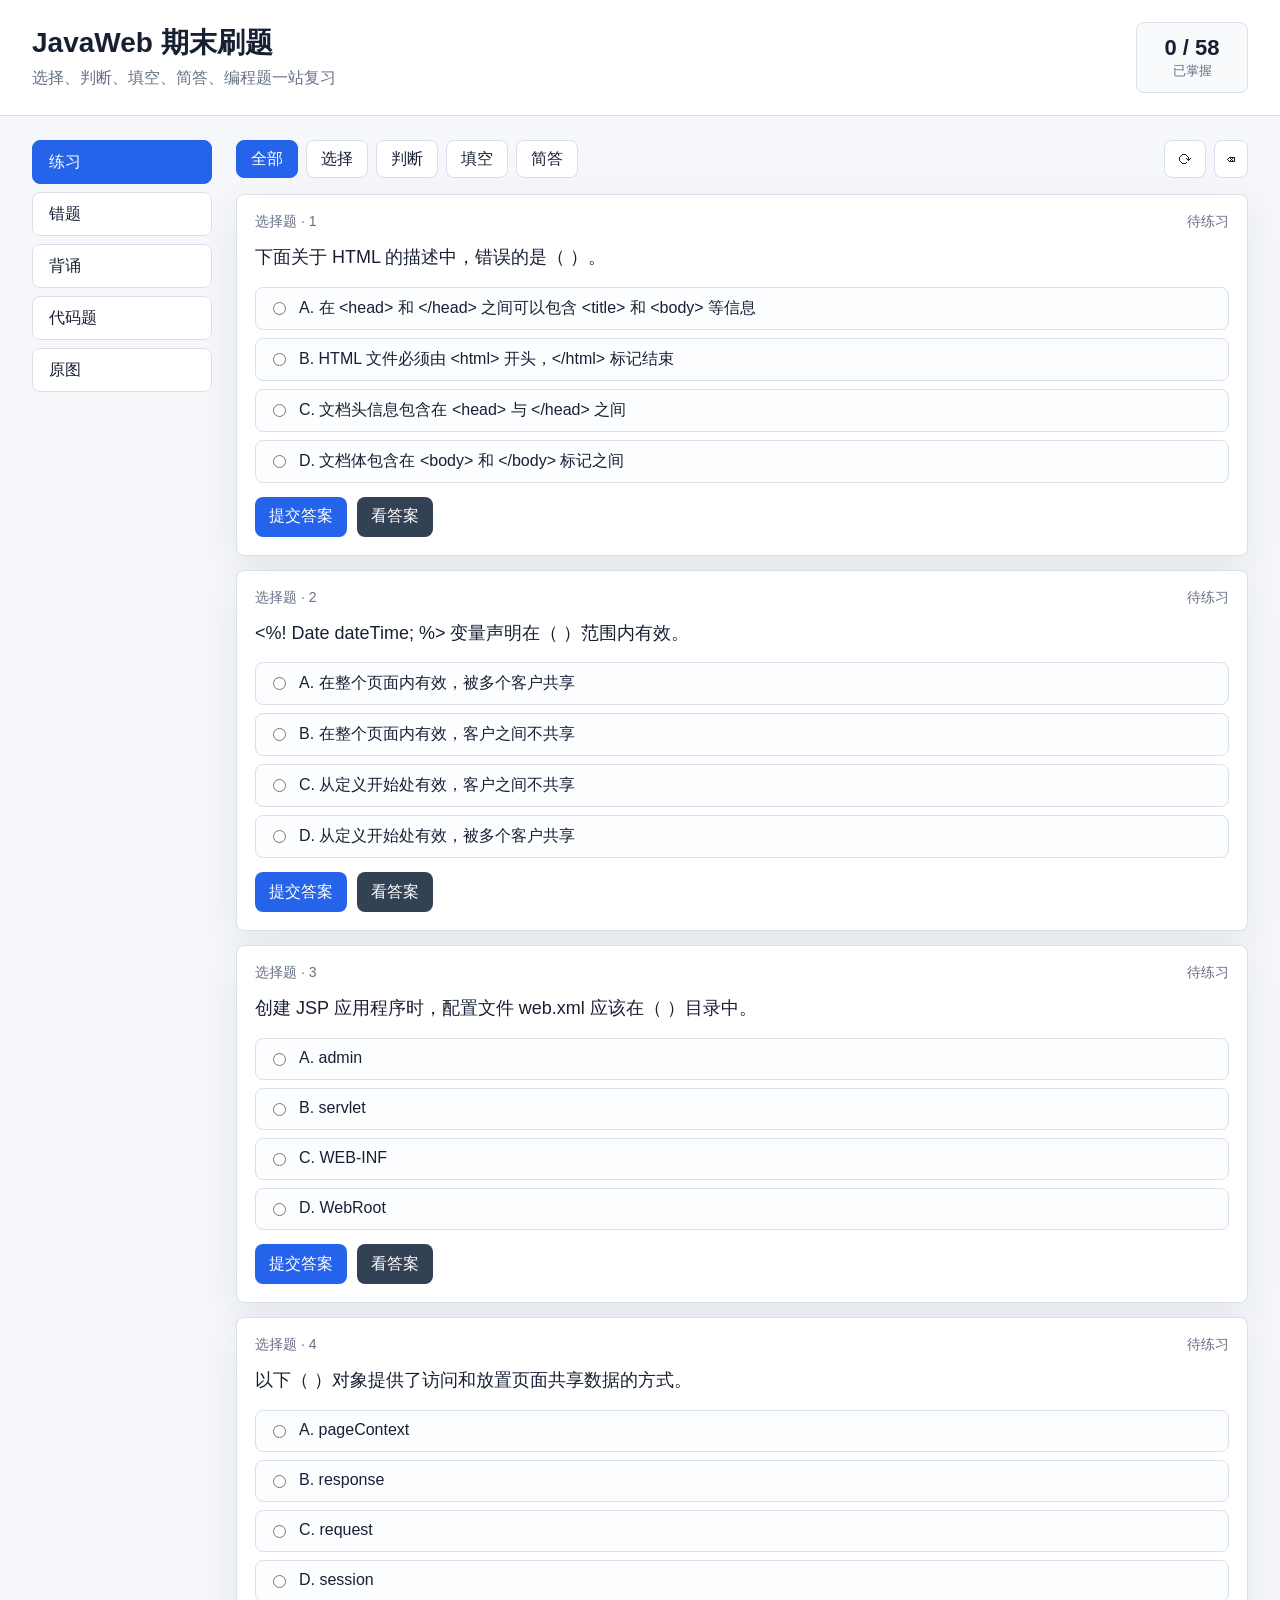
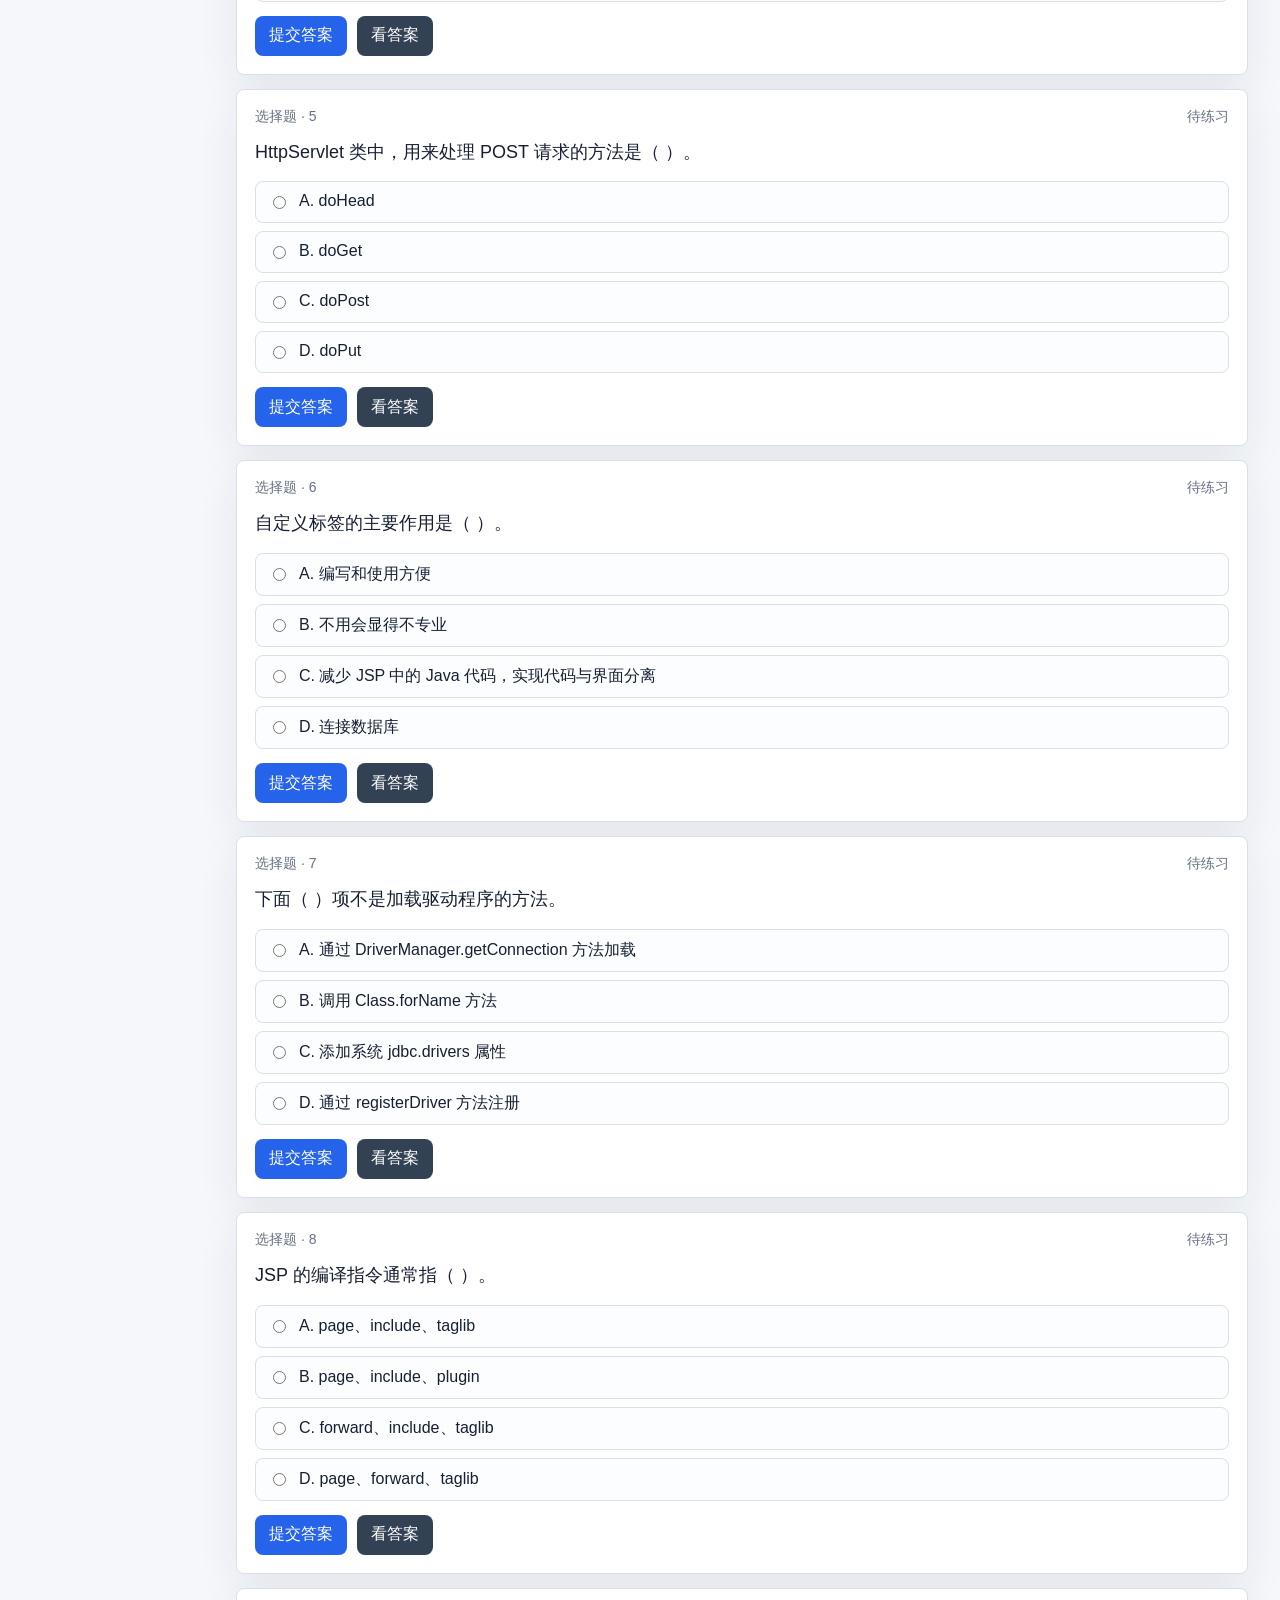
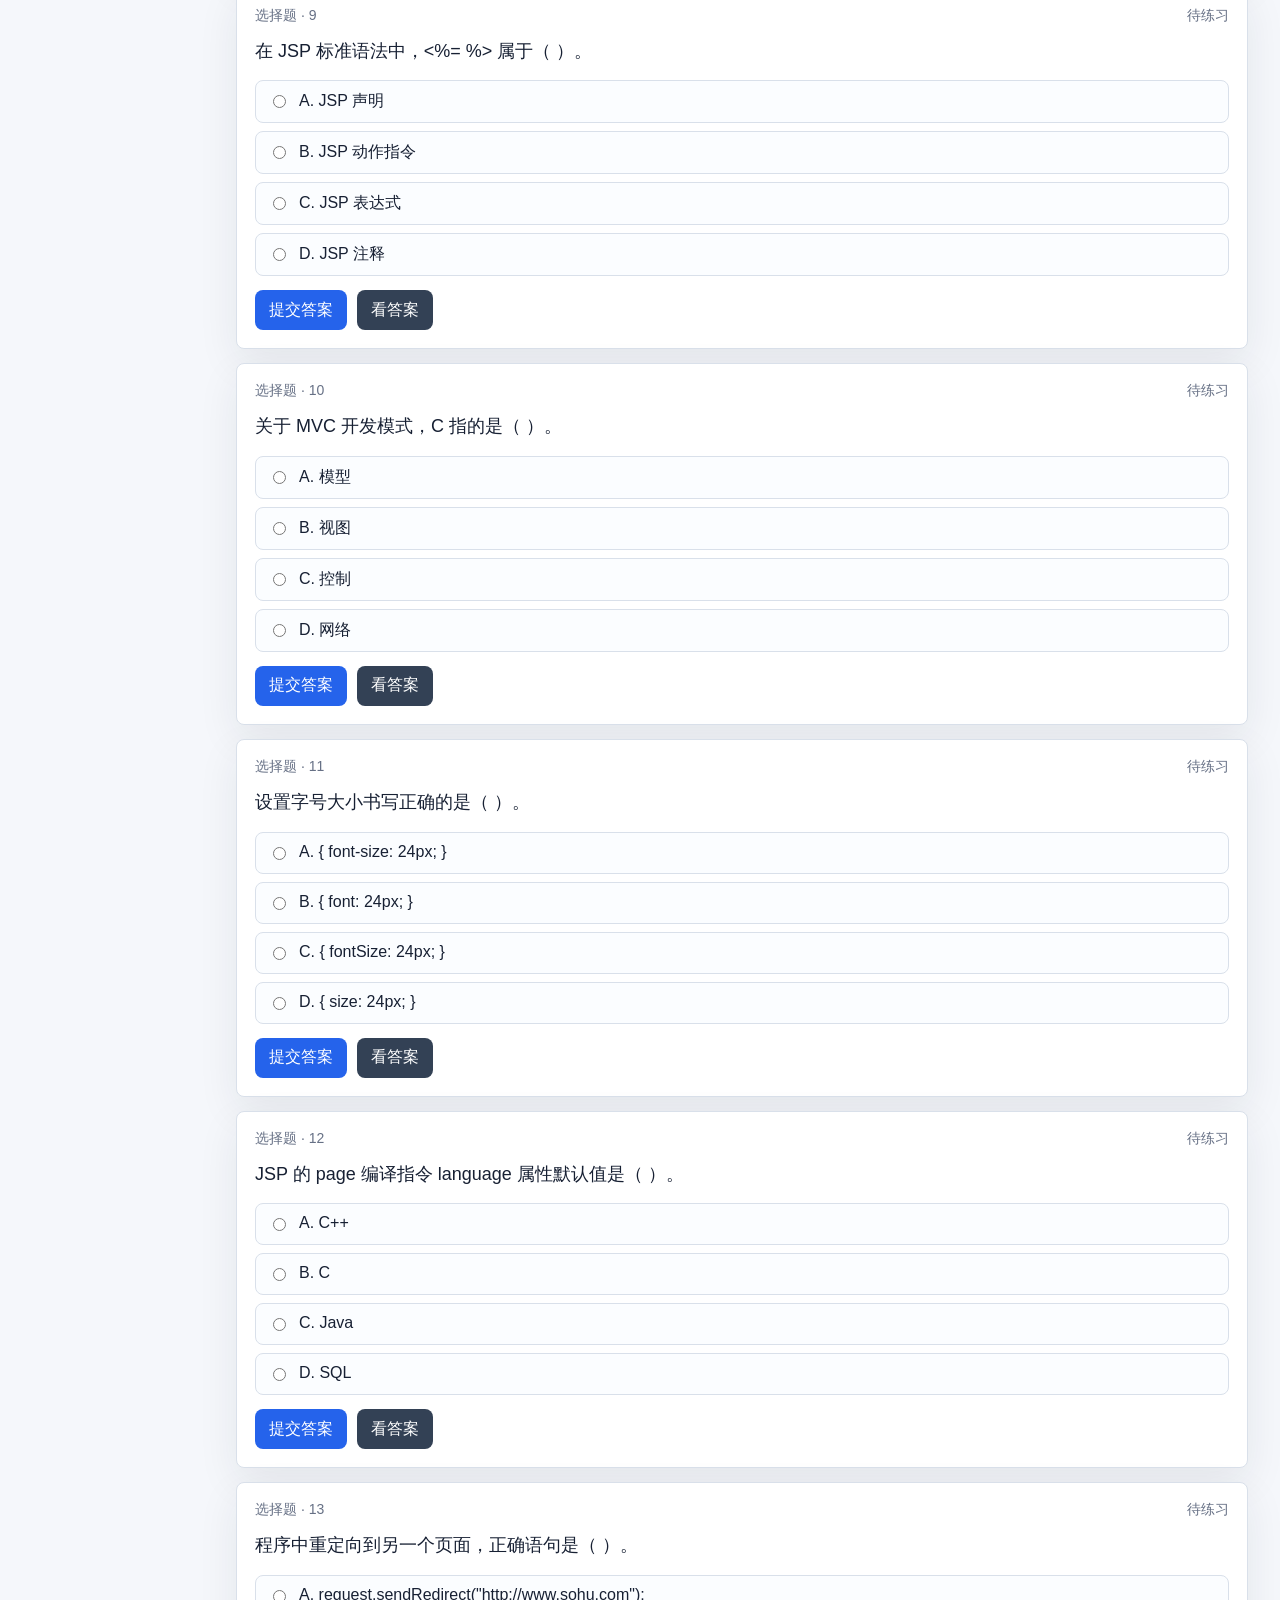
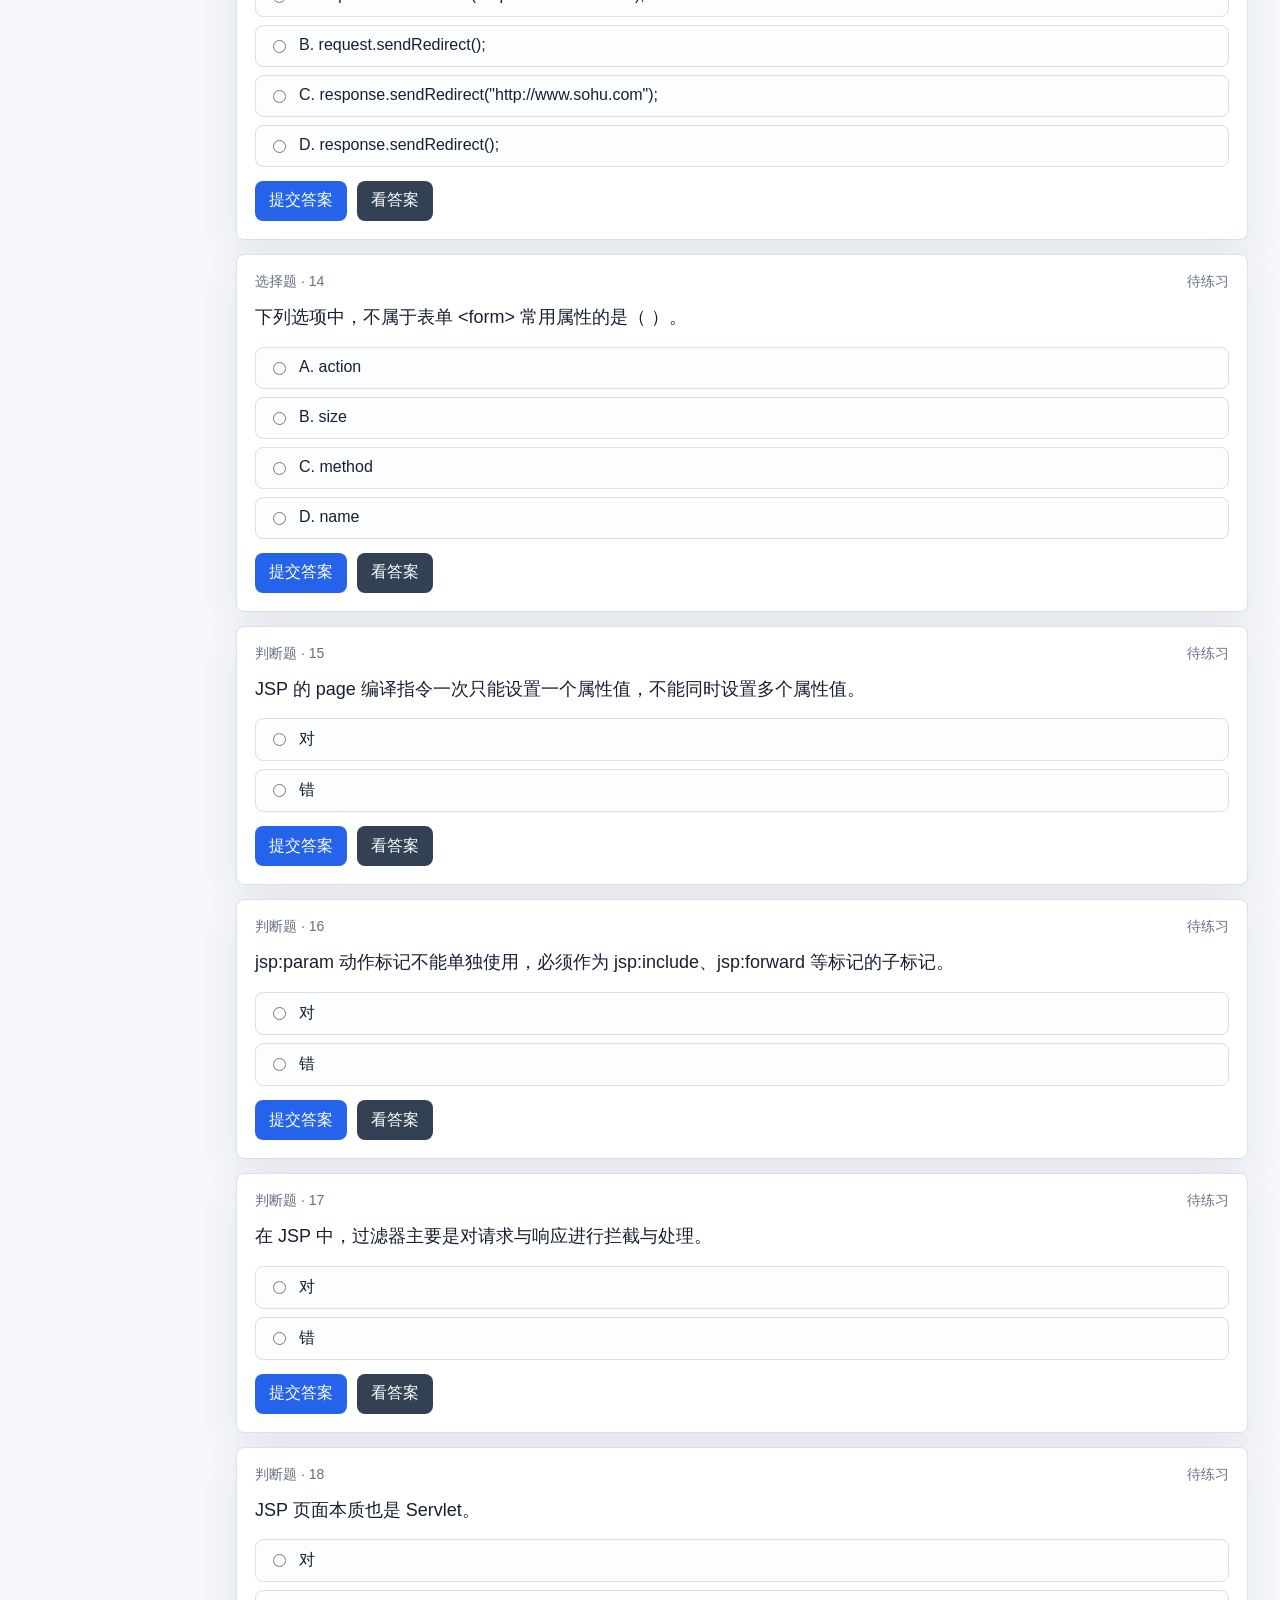
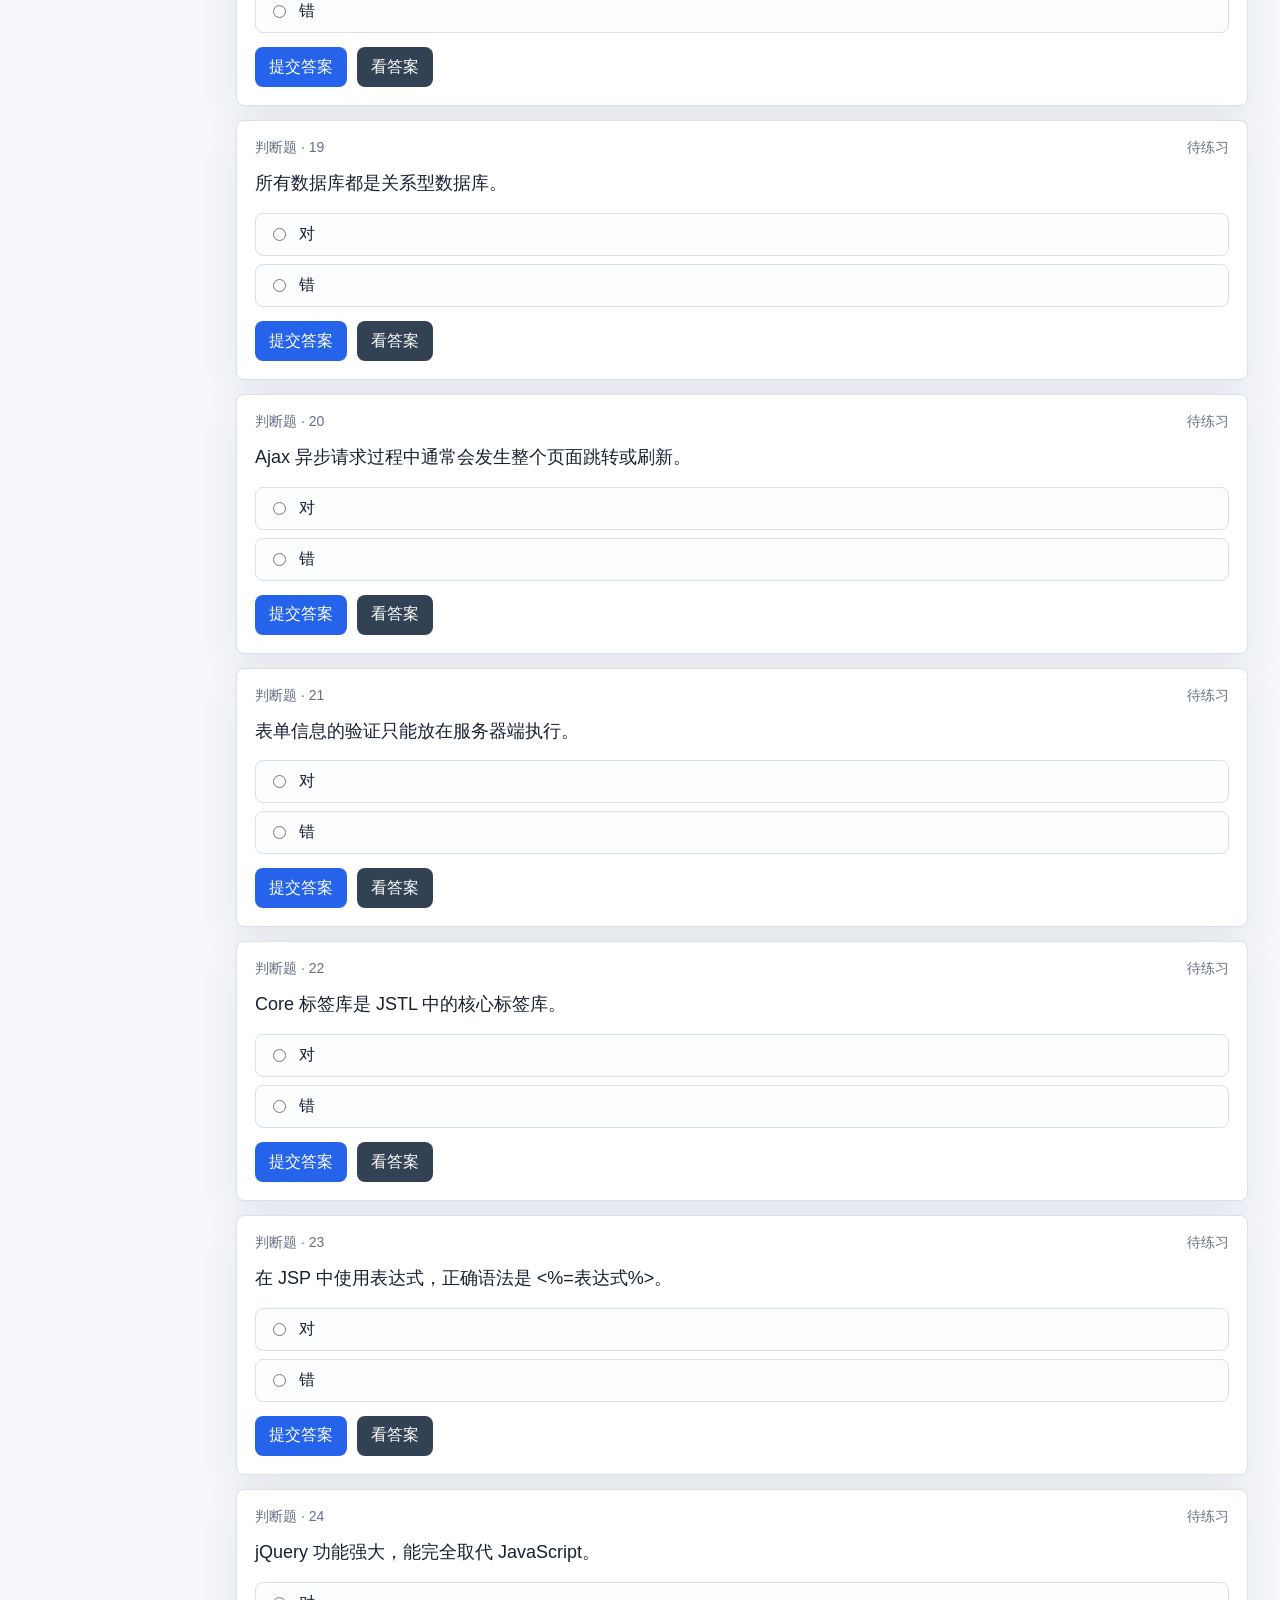
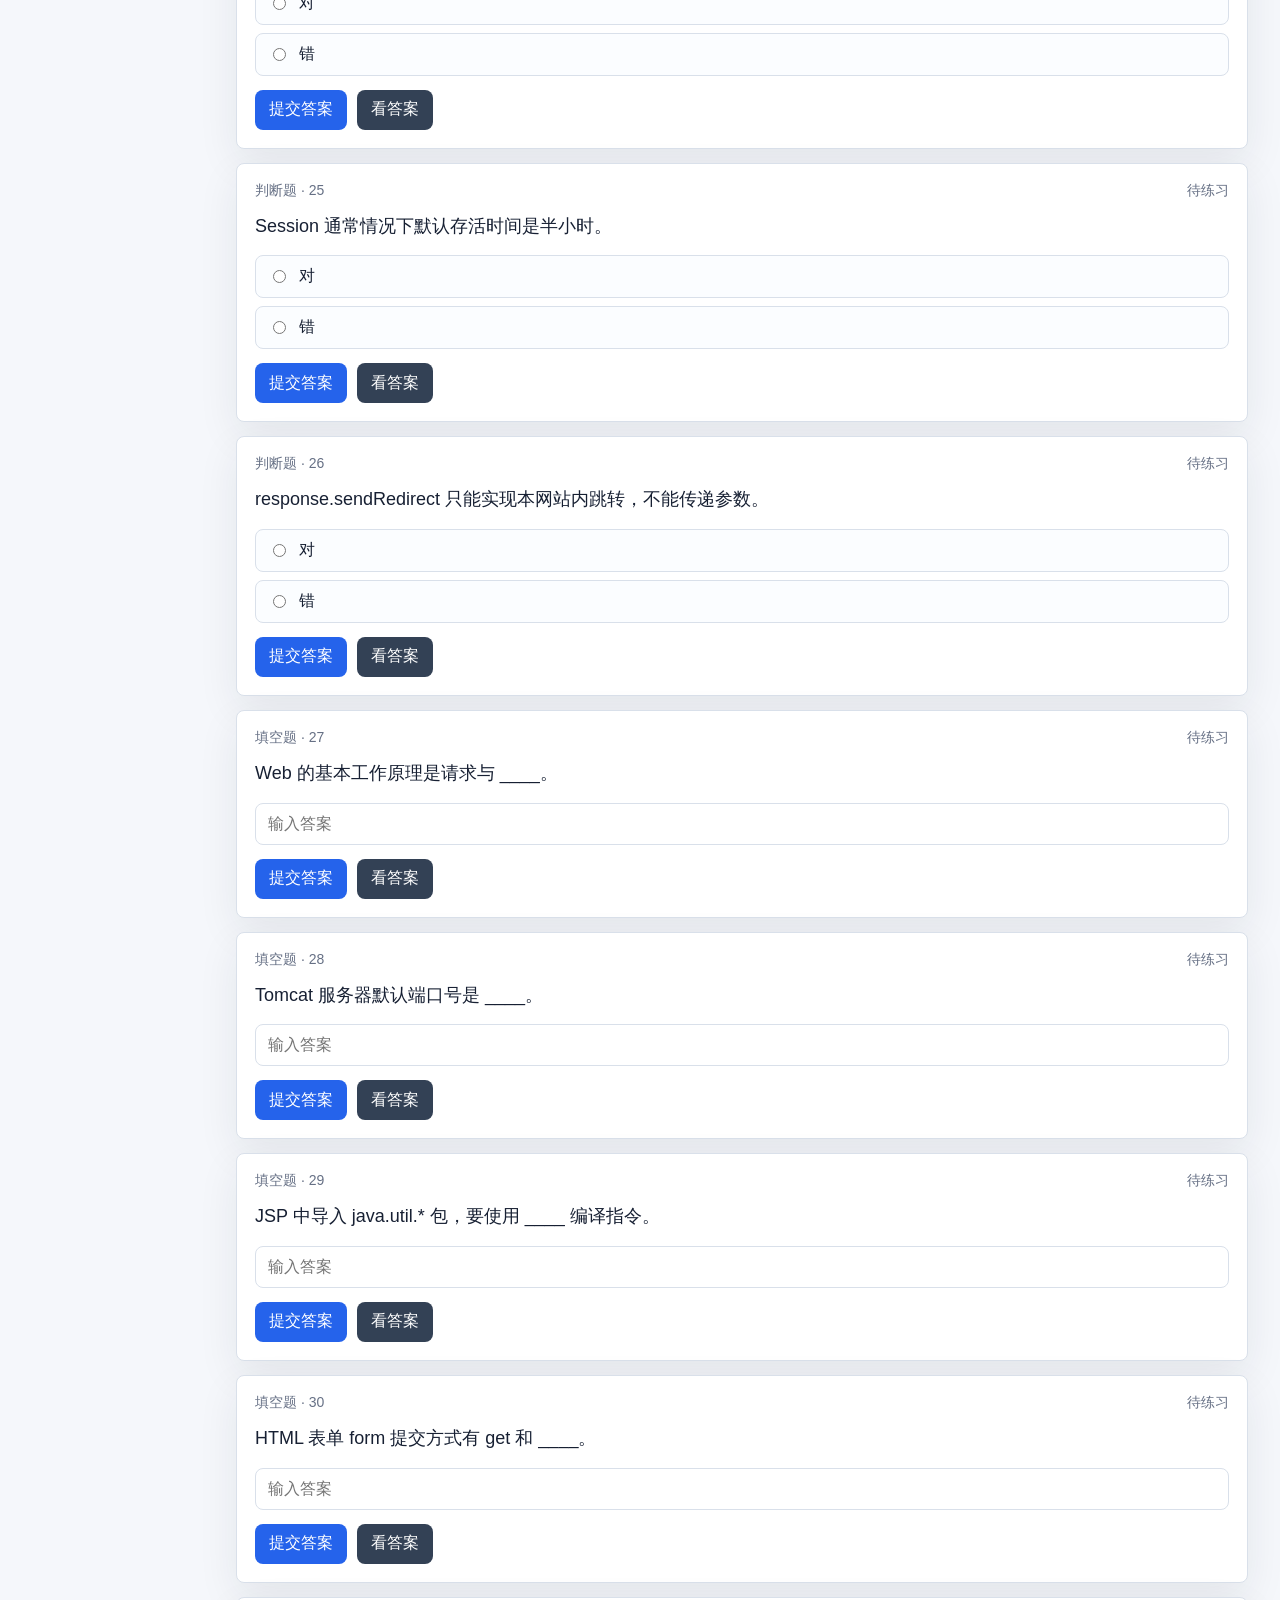
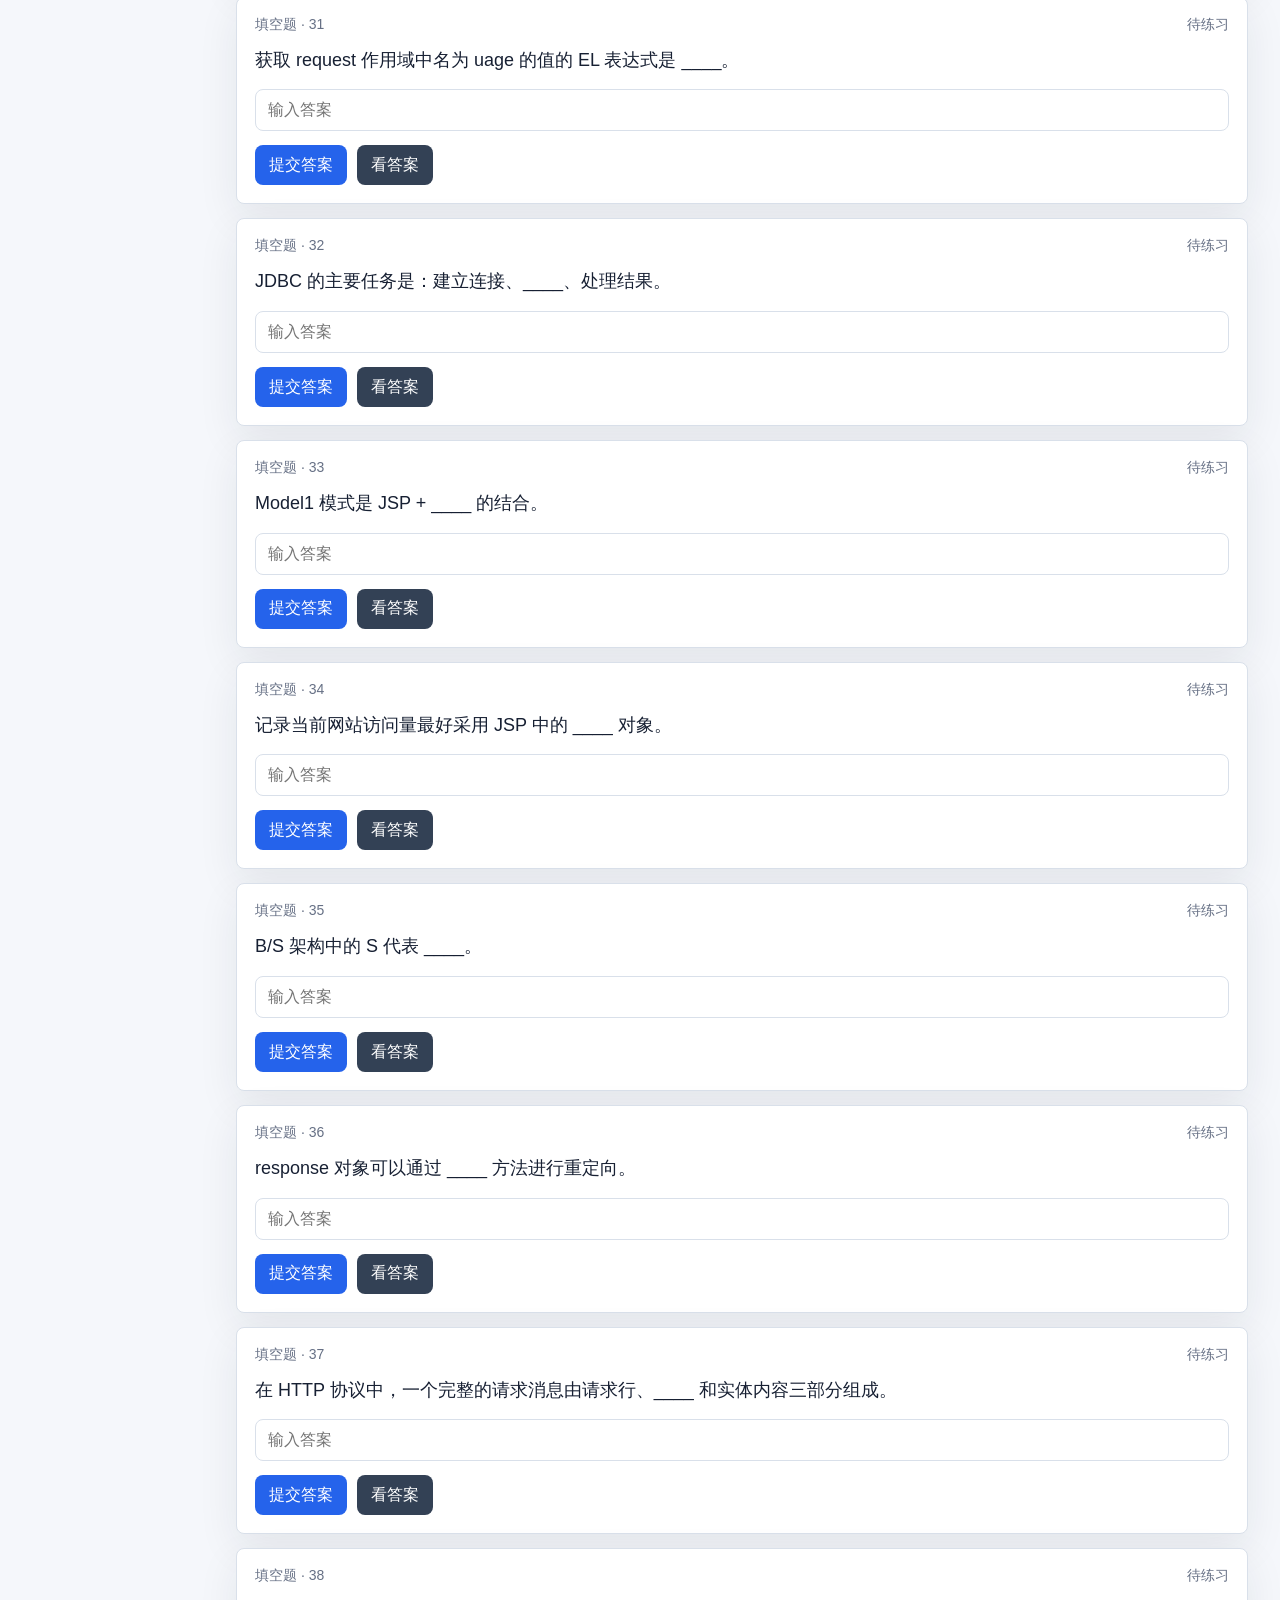
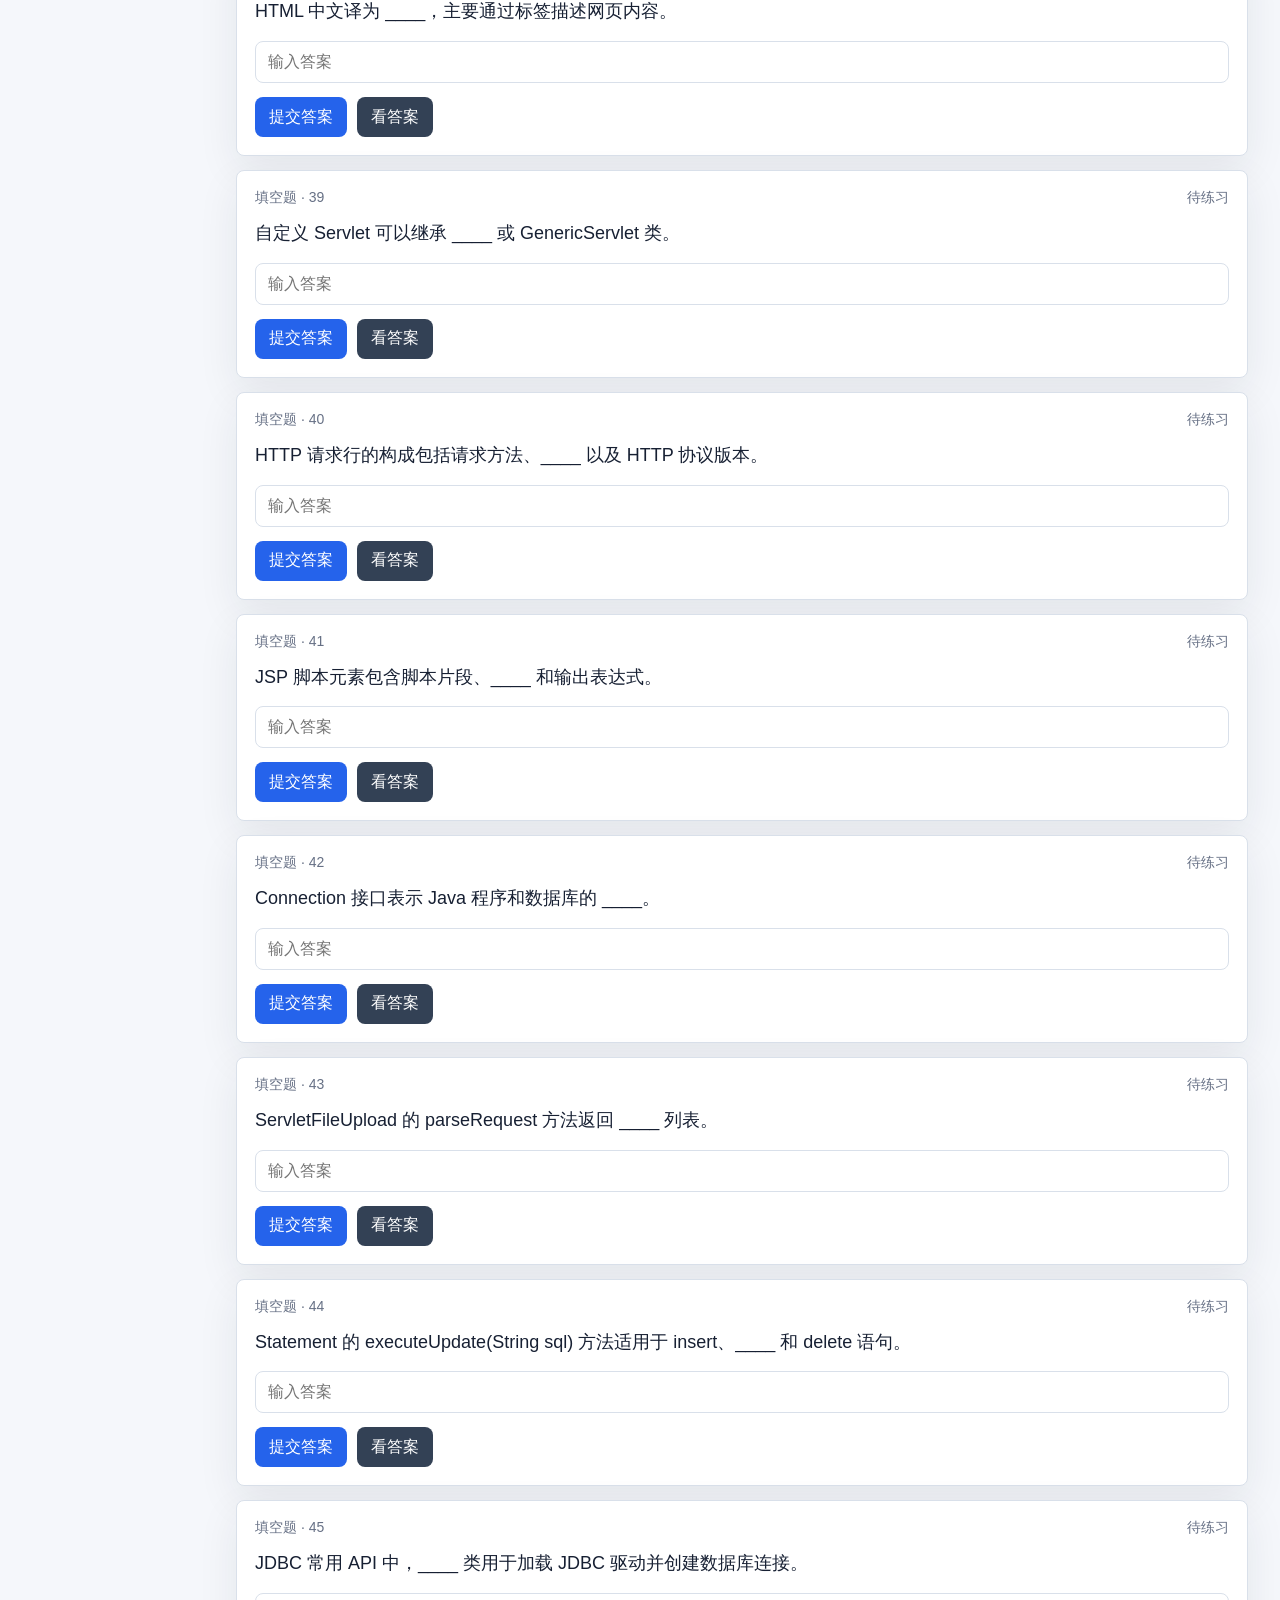
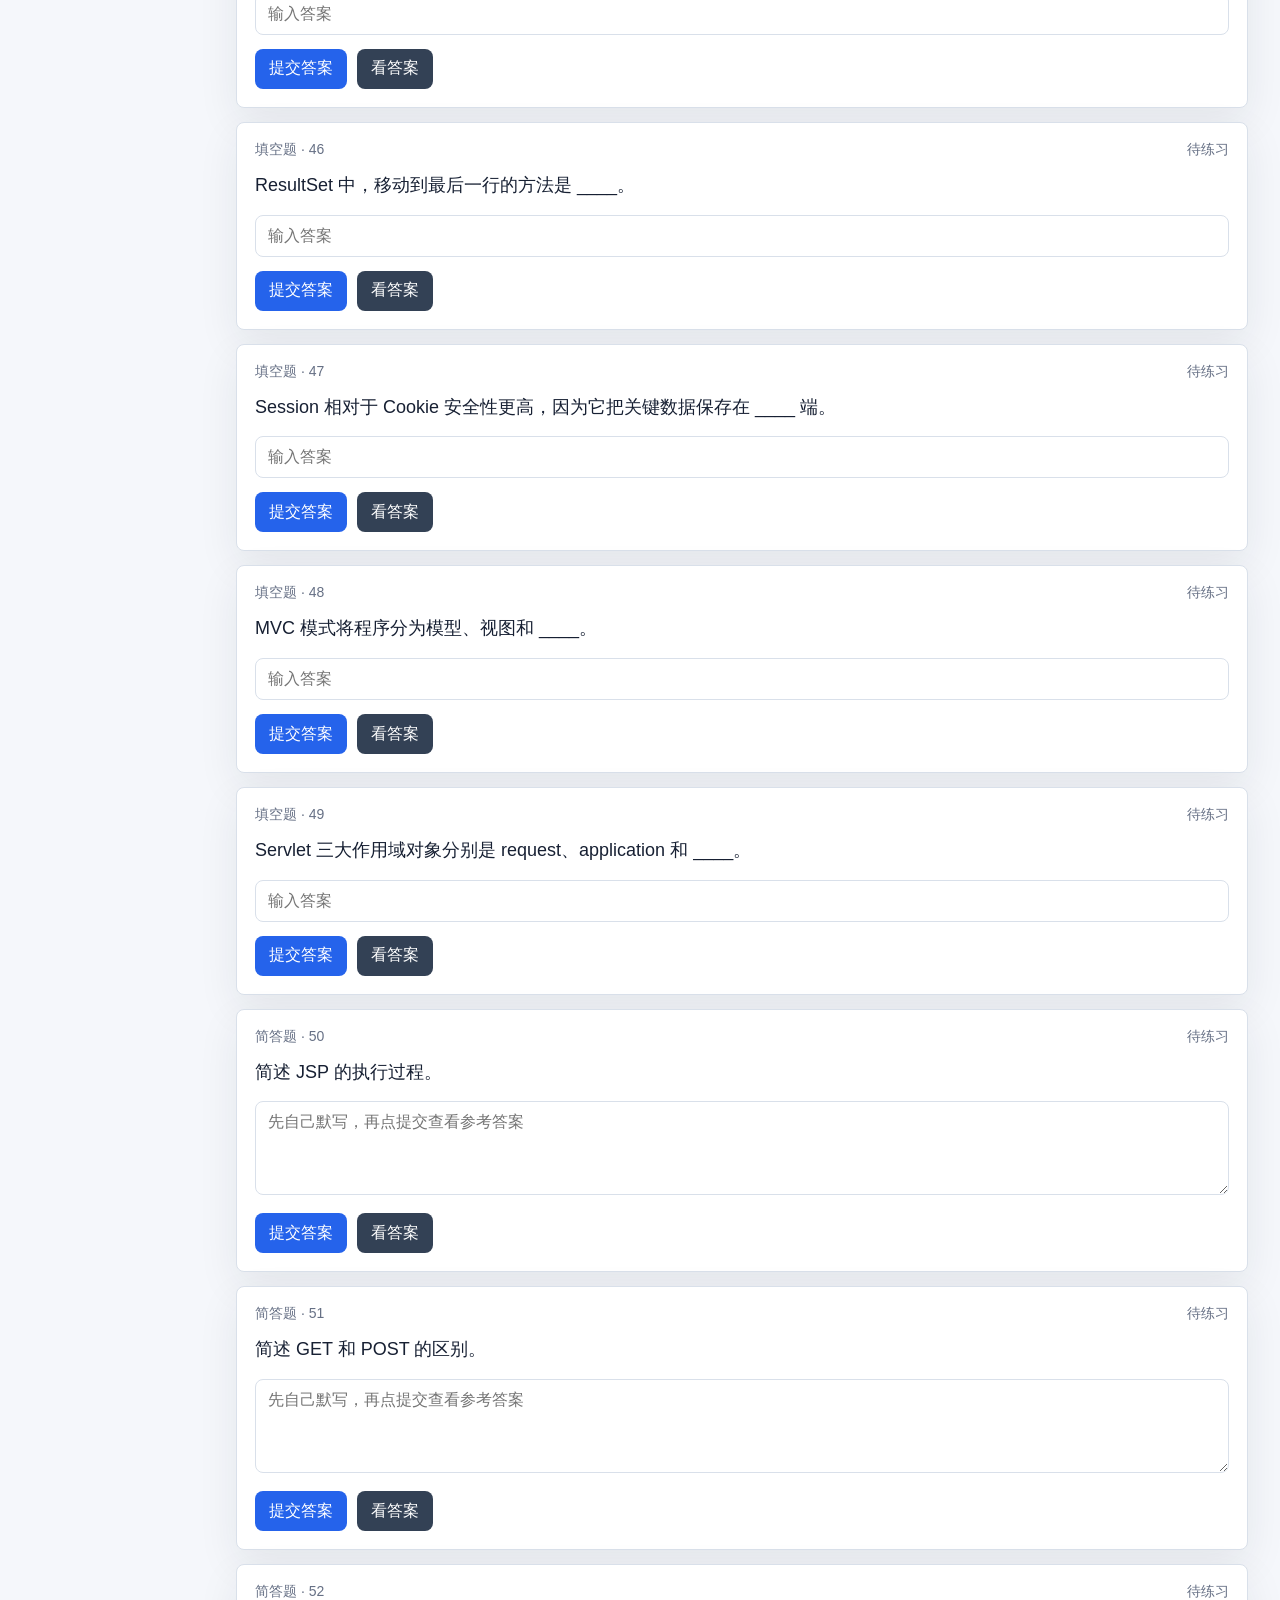
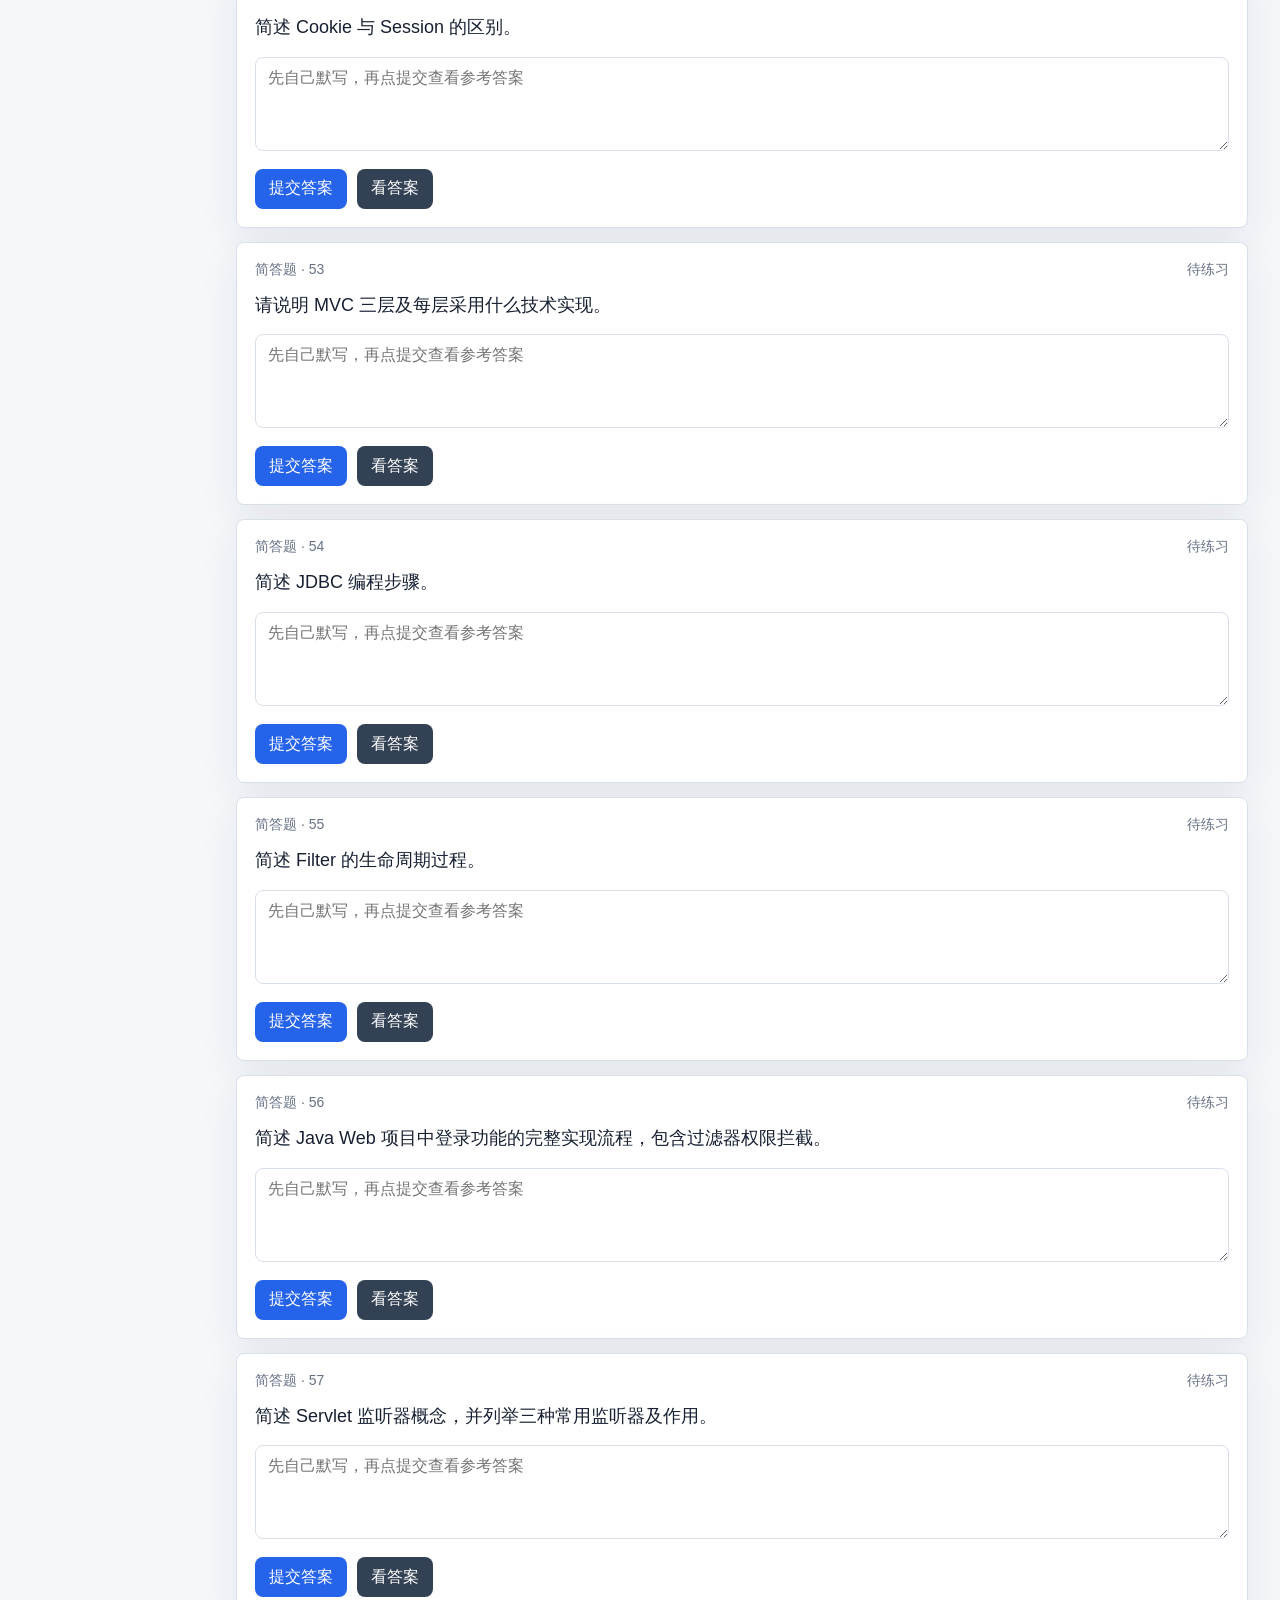
==== javaweb-quiz-site/index.html @ b67def96 "Add files via upload" ====
<!DOCTYPE html>
<html lang="zh-CN">
<head>
    <meta charset="UTF-8">
    <meta name="viewport" content="width=device-width, initial-scale=1.0">
    <title>JavaWeb 期末刷题</title>
    <link rel="icon" href="data:,">
    <link rel="stylesheet" href="styles.css">
</head>
<body>
    <header class="topbar">
        <div>
            <h1>JavaWeb 期末刷题</h1>
            <p>选择、判断、填空、简答、编程题一站复习</p>
        </div>
        <div class="score-box">
            <span id="scoreText">0 / 0</span>
            <small>已掌握</small>
        </div>
    </header>

    <main class="layout">
        <aside class="sidebar">
            <button class="nav-btn active" data-view="practice">练习</button>
            <button class="nav-btn" data-view="wrong">错题</button>
            <button class="nav-btn" data-view="review">背诵</button>
            <button class="nav-btn" data-view="code">代码题</button>
            <button class="nav-btn" data-view="source">原图</button>
        </aside>

        <section class="content">
            <section id="practiceView" class="view active">
                <div class="toolbar">
                    <div class="filters">
                        <button class="chip active" data-type="all">全部</button>
                        <button class="chip" data-type="single">选择</button>
                        <button class="chip" data-type="judge">判断</button>
                        <button class="chip" data-type="blank">填空</button>
                        <button class="chip" data-type="short">简答</button>
                    </div>
                    <div class="actions">
                        <button id="randomBtn" class="icon-btn" title="随机一题">⟳</button>
                        <button id="resetBtn" class="icon-btn" title="清空进度">⌫</button>
                    </div>
                </div>
                <div id="questionList" class="question-list"></div>
            </section>

            <section id="wrongView" class="view">
                <div class="section-head">
                    <h2>错题本</h2>
                    <button id="clearWrongBtn" class="secondary">清空错题</button>
                </div>
                <div id="wrongList" class="question-list"></div>
            </section>

            <section id="reviewView" class="view">
                <div class="section-head">
                    <h2>高频背诵</h2>
                    <span class="muted">考前先背这部分</span>
                </div>
                <div id="reviewList" class="review-grid"></div>
            </section>

            <section id="codeView" class="view">
                <div class="section-head">
                    <h2>编程题模板</h2>
                    <span class="muted">已按标准答案格式整理；无原答案的题已标注 AI 整理</span>
                </div>
                <div id="codeList" class="code-list"></div>
            </section>

            <section id="sourceView" class="view">
                <div class="section-head">
                    <h2>原图放大</h2>
                    <span class="muted">点击图片可打开全屏，鼠标滚轮或触控板缩放</span>
                </div>
                <div class="source-grid">
                    <button class="source-card" data-img="assets/screenshot-register.jpg">
                        <img src="assets/screenshot-register.jpg" alt="RegisterServlet 真题截图">
                        <span>RegisterServlet 编程题截图</span>
                    </button>
                    <button class="source-card" data-img="assets/screenshot-long.jpg">
                        <img src="assets/source-crops/long-06.png" alt="长图主观题截图">
                        <span>长图真题完整截图</span>
                    </button>
                </div>
            </section>
        </section>
    </main>

    <div id="imageModal" class="modal" hidden>
        <div class="modal-tools">
            <button id="zoomOutBtn">-</button>
            <span id="zoomText">100%</span>
            <button id="zoomInBtn">+</button>
            <button id="closeModalBtn">关闭</button>
        </div>
        <div class="image-stage">
            <img id="modalImage" alt="放大原图">
        </div>
    </div>

    <script src="app.js"></script>
</body>
</html>
---- javaweb-quiz-site/styles.css ----
:root {
    color-scheme: light;
    --bg: #f5f7fb;
    --panel: #ffffff;
    --ink: #172033;
    --muted: #667085;
    --line: #d9e0ea;
    --blue: #2563eb;
    --green: #15803d;
    --red: #dc2626;
    --amber: #b45309;
    --shadow: 0 14px 40px rgba(23, 32, 51, 0.08);
}

* {
    box-sizing: border-box;
}

body {
    margin: 0;
    font-family: "Microsoft YaHei", "Segoe UI", Arial, sans-serif;
    background: var(--bg);
    color: var(--ink);
}

.topbar {
    min-height: 104px;
    display: flex;
    justify-content: space-between;
    align-items: center;
    padding: 22px 32px;
    background: #ffffff;
    border-bottom: 1px solid var(--line);
}

h1, h2, h3, p {
    margin: 0;
}

.topbar h1 {
    font-size: 28px;
    line-height: 1.2;
}

.topbar p {
    margin-top: 8px;
    color: var(--muted);
}

.score-box {
    min-width: 112px;
    padding: 12px 16px;
    border: 1px solid var(--line);
    border-radius: 8px;
    text-align: center;
    background: #f8fafc;
}

.score-box span {
    display: block;
    font-size: 22px;
    font-weight: 700;
}

.score-box small {
    color: var(--muted);
}

.layout {
    display: grid;
    grid-template-columns: 180px minmax(0, 1fr);
    gap: 24px;
    padding: 24px 32px 40px;
}

.sidebar {
    position: sticky;
    top: 18px;
    align-self: start;
    display: grid;
    gap: 8px;
}

button {
    font: inherit;
}

.nav-btn, .chip, .secondary, .icon-btn {
    border: 1px solid var(--line);
    background: #ffffff;
    color: var(--ink);
    border-radius: 8px;
    cursor: pointer;
}

.nav-btn {
    height: 44px;
    text-align: left;
    padding: 0 16px;
}

.nav-btn.active, .chip.active {
    background: var(--blue);
    color: #ffffff;
    border-color: var(--blue);
}

.content {
    min-width: 0;
}

.view {
    display: none;
}

.view.active {
    display: block;
}

.toolbar, .section-head {
    display: flex;
    justify-content: space-between;
    align-items: center;
    gap: 16px;
    margin-bottom: 16px;
}

.filters {
    display: flex;
    flex-wrap: wrap;
    gap: 8px;
}

.chip {
    min-height: 38px;
    padding: 0 14px;
}

.actions {
    display: flex;
    gap: 8px;
}

.icon-btn, .secondary {
    min-height: 38px;
    padding: 0 12px;
}

.question-list, .code-list {
    display: grid;
    gap: 14px;
}

.question-card, .review-card, .code-card {
    background: var(--panel);
    border: 1px solid var(--line);
    border-radius: 8px;
    box-shadow: var(--shadow);
}

.question-card {
    padding: 18px;
}

.q-meta {
    display: flex;
    justify-content: space-between;
    gap: 12px;
    margin-bottom: 12px;
    color: var(--muted);
    font-size: 14px;
}

.q-title {
    font-size: 18px;
    line-height: 1.65;
    margin-bottom: 14px;
}

.options {
    display: grid;
    gap: 8px;
}

.option {
    display: flex;
    gap: 10px;
    align-items: flex-start;
    min-height: 42px;
    padding: 10px 12px;
    border: 1px solid var(--line);
    border-radius: 8px;
    background: #fbfdff;
    cursor: pointer;
}

.option input {
    margin-top: 4px;
}

.answer-input {
    width: 100%;
    min-height: 42px;
    padding: 10px 12px;
    border: 1px solid var(--line);
    border-radius: 8px;
    font: inherit;
}

.card-actions {
    display: flex;
    gap: 10px;
    margin-top: 14px;
    flex-wrap: wrap;
}

.primary, .show-answer {
    min-height: 40px;
    padding: 0 14px;
    border: 0;
    border-radius: 8px;
    background: var(--blue);
    color: #ffffff;
    cursor: pointer;
}

.show-answer {
    background: #334155;
}

.result {
    display: none;
    margin-top: 14px;
    padding: 12px;
    border-radius: 8px;
    line-height: 1.65;
    background: #f8fafc;
    border: 1px solid var(--line);
}

.result.visible {
    display: block;
}

.result.correct {
    border-color: #86efac;
    background: #f0fdf4;
    color: var(--green);
}

.result.wrong {
    border-color: #fecaca;
    background: #fef2f2;
    color: var(--red);
}

.review-grid {
    display: grid;
    grid-template-columns: repeat(auto-fit, minmax(280px, 1fr));
    gap: 14px;
}

.review-card {
    padding: 18px;
}

.review-card h3 {
    font-size: 18px;
    margin-bottom: 10px;
}

.review-card p, .review-card li {
    color: #263247;
    line-height: 1.7;
}

.review-card ul {
    margin: 8px 0 0;
    padding-left: 20px;
}

.code-card {
    overflow: hidden;
}

.code-card header {
    display: flex;
    justify-content: space-between;
    align-items: center;
    gap: 12px;
    padding: 14px 16px;
    border-bottom: 1px solid var(--line);
}

.code-title {
    display: grid;
    gap: 6px;
}

.source-tag {
    width: fit-content;
    padding: 3px 8px;
    border-radius: 999px;
    background: #eef2ff;
    color: #3730a3;
    font-size: 12px;
    line-height: 1.4;
}

.code-card pre {
    margin: 0;
    padding: 16px;
    overflow: auto;
    background: #111827;
    color: #e5e7eb;
    line-height: 1.55;
    font-size: 14px;
}

.copy-btn {
    border: 1px solid var(--line);
    border-radius: 8px;
    min-height: 34px;
    padding: 0 10px;
    background: #ffffff;
    cursor: pointer;
}

.muted {
    color: var(--muted);
}

.source-grid {
    display: grid;
    grid-template-columns: repeat(auto-fit, minmax(280px, 1fr));
    gap: 16px;
}

.source-card {
    display: grid;
    gap: 10px;
    padding: 12px;
    border: 1px solid var(--line);
    border-radius: 8px;
    background: #ffffff;
    cursor: zoom-in;
    text-align: left;
}

.source-card img {
    width: 100%;
    height: 260px;
    object-fit: cover;
    object-position: top;
    border-radius: 6px;
    border: 1px solid var(--line);
}

.modal {
    position: fixed;
    inset: 0;
    background: rgba(15, 23, 42, 0.92);
    z-index: 20;
    display: grid;
    grid-template-rows: auto 1fr;
}

.modal[hidden] {
    display: none;
}

.modal-tools {
    display: flex;
    justify-content: center;
    align-items: center;
    gap: 10px;
    padding: 12px;
    color: #ffffff;
}

.modal-tools button {
    min-height: 36px;
    padding: 0 12px;
    border: 1px solid rgba(255,255,255,0.35);
    border-radius: 8px;
    background: rgba(255,255,255,0.12);
    color: #ffffff;
    cursor: pointer;
}

.image-stage {
    overflow: auto;
    padding: 18px;
    text-align: center;
}

.image-stage img {
    transform-origin: top center;
    max-width: none;
    background: #ffffff;
}

@media (max-width: 760px) {
    .topbar {
        align-items: flex-start;
        padding: 18px;
    }

    .topbar h1 {
        font-size: 22px;
    }

    .layout {
        grid-template-columns: 1fr;
        padding: 16px;
    }

    .sidebar {
        position: static;
        grid-template-columns: repeat(5, 1fr);
        overflow-x: auto;
    }

    .nav-btn {
        text-align: center;
        padding: 0 10px;
        white-space: nowrap;
    }

    .toolbar, .section-head {
        align-items: flex-start;
        flex-direction: column;
    }

    .score-box {
        min-width: 92px;
    }
}
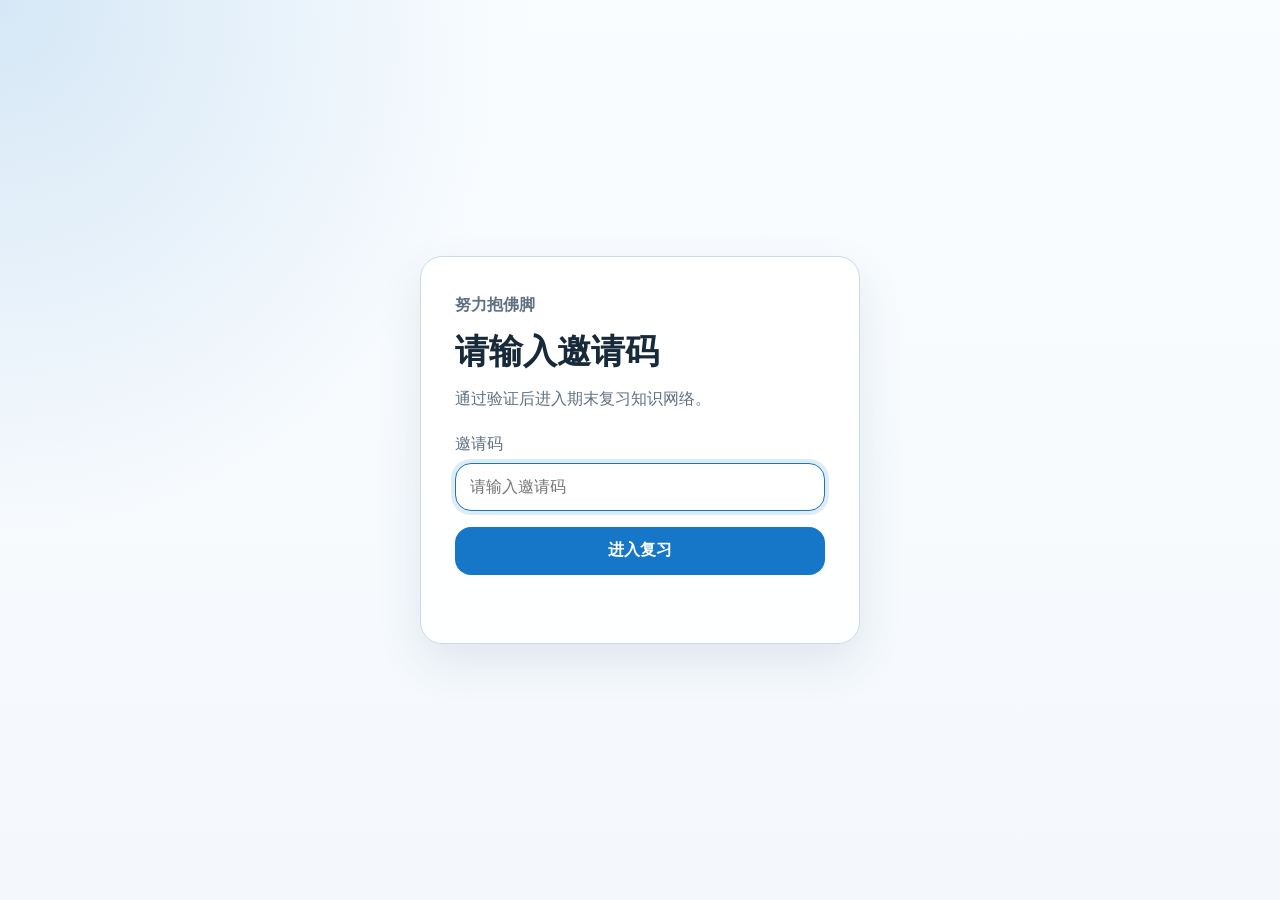
==== commit 3b6847da: "v1.6.3 新增大数据原理与应用题库，共 177 题；新增各科刷题进度显示；优化主页不规则节点与动态连线；加快节点漂浮速度；随机抽题和重置数据改为文字按钮；新增匿名学习统计与排行榜页面。" ====
--- a/javaweb-quiz-site/index.html
+++ b/javaweb-quiz-site/index.html
@@ -3,104 +3,54 @@
 <head>
     <meta charset="UTF-8">
     <meta name="viewport" content="width=device-width, initial-scale=1.0">
-    <title>JavaWeb 期末刷题</title>
+    <title>努力抱佛脚</title>
     <link rel="icon" href="data:,">
-    <link rel="stylesheet" href="styles.css">
+    <link rel="stylesheet" href="css/style.css?v=1.6.0">
 </head>
-<body>
-    <header class="topbar">
-        <div>
-            <h1>JavaWeb 期末刷题</h1>
-            <p>选择、判断、填空、简答、编程题一站复习</p>
+<body class="locked home-network-page" data-page="home">
+    <section id="accessGate" class="access-gate">
+        <div class="access-card">
+            <p class="access-kicker">努力抱佛脚</p>
+            <h1>请输入邀请码</h1>
+            <p>通过验证后进入期末复习知识网络。</p>
+            <label class="access-input">
+                <span>邀请码</span>
+                <input id="inviteInput" type="password" inputmode="numeric" autocomplete="off" placeholder="请输入邀请码">
+            </label>
+            <button id="inviteBtn" class="access-btn">进入复习</button>
+            <p id="inviteError" class="access-error" role="alert"></p>
         </div>
-        <div class="score-box">
-            <span id="scoreText">0 / 0</span>
-            <small>已掌握</small>
-        </div>
-    </header>
+    </section>
 
-    <main class="layout">
-        <aside class="sidebar">
-            <button class="nav-btn active" data-view="practice">练习</button>
-            <button class="nav-btn" data-view="wrong">错题</button>
-            <button class="nav-btn" data-view="review">背诵</button>
-            <button class="nav-btn" data-view="code">代码题</button>
-            <button class="nav-btn" data-view="source">原图</button>
+    <main class="knowledge-network" id="knowledgeNetwork">
+        <header class="network-brand">
+            <div>
+                <p>努力抱佛脚</p>
+            </div>
+            <div class="network-actions">
+                <time id="examCountdown" class="exam-countdown"></time>
+                <a href="dashboard.html">学习数据</a>
+            </div>
+        </header>
+
+        <svg id="networkLines" class="network-lines" aria-hidden="true"></svg>
+
+        <button class="study-node central-node" data-node="center" type="button">
+            <span>期末复习</span>
+        </button>
+
+        <div id="subjectNodes" class="subject-node-layer"></div>
+
+        <div id="typeNodes" class="type-node-layer" aria-live="polite"></div>
+
+        <aside class="library-update" aria-label="题库更新记录">
+            <span id="libraryVersion"></span>
+            <p id="libraryUpdate"></p>
         </aside>
-
-        <section class="content">
-            <section id="practiceView" class="view active">
-                <div class="toolbar">
-                    <div class="filters">
-                        <button class="chip active" data-type="all">全部</button>
-                        <button class="chip" data-type="single">选择</button>
-                        <button class="chip" data-type="judge">判断</button>
-                        <button class="chip" data-type="blank">填空</button>
-                        <button class="chip" data-type="short">简答</button>
-                    </div>
-                    <div class="actions">
-                        <button id="randomBtn" class="icon-btn" title="随机一题">⟳</button>
-                        <button id="resetBtn" class="icon-btn" title="清空进度">⌫</button>
-                    </div>
-                </div>
-                <div id="questionList" class="question-list"></div>
-            </section>
-
-            <section id="wrongView" class="view">
-                <div class="section-head">
-                    <h2>错题本</h2>
-                    <button id="clearWrongBtn" class="secondary">清空错题</button>
-                </div>
-                <div id="wrongList" class="question-list"></div>
-            </section>
-
-            <section id="reviewView" class="view">
-                <div class="section-head">
-                    <h2>高频背诵</h2>
-                    <span class="muted">考前先背这部分</span>
-                </div>
-                <div id="reviewList" class="review-grid"></div>
-            </section>
-
-            <section id="codeView" class="view">
-                <div class="section-head">
-                    <h2>编程题模板</h2>
-                    <span class="muted">已按标准答案格式整理；无原答案的题已标注 AI 整理</span>
-                </div>
-                <div id="codeList" class="code-list"></div>
-            </section>
-
-            <section id="sourceView" class="view">
-                <div class="section-head">
-                    <h2>原图放大</h2>
-                    <span class="muted">点击图片可打开全屏，鼠标滚轮或触控板缩放</span>
-                </div>
-                <div class="source-grid">
-                    <button class="source-card" data-img="assets/screenshot-register.jpg">
-                        <img src="assets/screenshot-register.jpg" alt="RegisterServlet 真题截图">
-                        <span>RegisterServlet 编程题截图</span>
-                    </button>
-                    <button class="source-card" data-img="assets/screenshot-long.jpg">
-                        <img src="assets/source-crops/long-06.png" alt="长图主观题截图">
-                        <span>长图真题完整截图</span>
-                    </button>
-                </div>
-            </section>
-        </section>
     </main>
 
-    <div id="imageModal" class="modal" hidden>
-        <div class="modal-tools">
-            <button id="zoomOutBtn">-</button>
-            <span id="zoomText">100%</span>
-            <button id="zoomInBtn">+</button>
-            <button id="closeModalBtn">关闭</button>
-        </div>
-        <div class="image-stage">
-            <img id="modalImage" alt="放大原图">
-        </div>
-    </div>
-
-    <script src="app.js"></script>
+    <script src="js/analytics.js?v=1.6.1"></script>
+    <script src="js/quiz-engine.js?v=1.6.1"></script>
+    <script src="js/knowledge-network.js?v=1.6.3"></script>
 </body>
 </html>
--- a/javaweb-quiz-site/css/style.css
+++ b/javaweb-quiz-site/css/style.css
@@ -0,0 +1,1705 @@
+:root {
+    color-scheme: light;
+    --bg: #f4f8fc;
+    --panel: #ffffff;
+    --panel-soft: #edf6fd;
+    --ink: #172a3a;
+    --muted: #5f7182;
+    --line: #ccdae7;
+    --blue: #1677c8;
+    --green: #6f8f72;
+    --red: #b85b4f;
+    --amber: #397ba8;
+    --shadow: 0 18px 45px rgba(33, 78, 112, 0.11);
+    --serif: Georgia, "Times New Roman", "Songti SC", serif;
+    --sans: "Microsoft YaHei", "Segoe UI", Arial, sans-serif;
+}
+
+* {
+    box-sizing: border-box;
+}
+
+body {
+    margin: 0;
+    font-family: var(--sans);
+    background: var(--bg);
+    color: var(--ink);
+}
+
+body.locked {
+    overflow: hidden;
+}
+
+body.locked .topbar,
+body.locked .layout,
+body.locked .home-shell,
+body.locked .knowledge-network,
+body.locked .dashboard-header,
+body.locked .dashboard-shell {
+    display: none;
+}
+
+.access-gate {
+    position: fixed;
+    inset: 0;
+    z-index: 50;
+    display: grid;
+    place-items: center;
+    padding: 24px;
+    background:
+        radial-gradient(circle at top left, rgba(22, 119, 200, 0.16), transparent 34%),
+        linear-gradient(180deg, #fafdff 0%, var(--bg) 100%);
+}
+
+body:not(.locked) .access-gate {
+    display: none;
+}
+
+.access-card {
+    width: min(440px, 100%);
+    padding: 34px;
+    border: 1px solid var(--line);
+    border-radius: 22px;
+    background: rgba(255, 255, 255, 0.95);
+    box-shadow: var(--shadow);
+}
+
+.access-kicker {
+    margin-bottom: 10px;
+    color: var(--blue);
+    font-weight: 700;
+}
+
+.access-card h1 {
+    margin: 0 0 10px;
+    font-family: var(--serif);
+    font-size: 34px;
+}
+
+.access-card p {
+    line-height: 1.7;
+    color: var(--muted);
+}
+
+.access-input {
+    display: grid;
+    gap: 8px;
+    margin-top: 22px;
+    color: var(--muted);
+}
+
+.access-input input {
+    min-height: 48px;
+    padding: 10px 14px;
+    border: 1px solid var(--line);
+    border-radius: 16px;
+    background: #ffffff;
+    color: var(--ink);
+    font: inherit;
+    outline: none;
+}
+
+.access-input input:focus {
+    border-color: var(--blue);
+    box-shadow: 0 0 0 4px rgba(22, 119, 200, 0.14);
+}
+
+.access-btn {
+    width: 100%;
+    min-height: 48px;
+    margin-top: 16px;
+    border: 0;
+    border-radius: 16px;
+    background: var(--blue);
+    color: #ffffff;
+    cursor: pointer;
+    font: inherit;
+    font-weight: 700;
+    transition: transform 160ms ease, background 160ms ease;
+}
+
+.access-btn:hover {
+    transform: translateY(-1px) scale(1.005);
+    background: #0f65ad;
+}
+
+.access-error {
+    min-height: 24px;
+    margin-top: 10px;
+    color: var(--red) !important;
+}
+
+.topbar {
+    min-height: 104px;
+    display: flex;
+    justify-content: space-between;
+    align-items: center;
+    padding: 28px 40px;
+    background: linear-gradient(180deg, #fafdff 0%, var(--bg) 100%);
+    border-bottom: 1px solid var(--line);
+}
+
+.home-shell {
+    min-height: 100vh;
+    padding: 56px 40px;
+}
+
+.home-network-page {
+    overflow: hidden;
+}
+
+.knowledge-network {
+    position: relative;
+    width: 100%;
+    height: 100vh;
+    min-height: 640px;
+    overflow: hidden;
+    background-color: #f4f8fc;
+    background-image:
+        linear-gradient(#dbe8f2 1px, transparent 1px),
+        linear-gradient(90deg, #dbe8f2 1px, transparent 1px);
+    background-size: 32px 32px;
+}
+
+.network-brand {
+    position: absolute;
+    inset: 28px 34px auto;
+    z-index: 8;
+    display: flex;
+    justify-content: space-between;
+    align-items: center;
+}
+
+.network-brand p {
+    color: #315b78;
+    font-weight: 700;
+}
+
+.network-brand a {
+    padding: 9px 14px;
+    border: 1px solid #a9c8df;
+    border-radius: 999px;
+    color: #175f99;
+    background: rgba(255, 255, 255, 0.88);
+    text-decoration: none;
+    font-weight: 700;
+}
+
+.network-lines {
+    position: absolute;
+    inset: 0;
+    z-index: 1;
+    width: 100%;
+    height: 100%;
+    pointer-events: none;
+}
+
+.network-connection {
+    stroke: #8bb8d8;
+    stroke-width: 1.6;
+    stroke-dasharray: 4 12;
+    animation: data-flow 2.8s linear infinite;
+}
+
+.network-connection.is-active {
+    stroke: #1677c8;
+    stroke-width: 2.5;
+    stroke-dasharray: 7 10;
+    filter: drop-shadow(0 0 4px rgba(22, 119, 200, 0.35));
+}
+
+.network-connection.type-connection {
+    stroke-width: 1.8;
+}
+
+@keyframes data-flow {
+    to { stroke-dashoffset: -32; }
+}
+
+.brain-node {
+    position: absolute;
+    z-index: 4;
+    transform: translate(-50%, -50%);
+    display: grid;
+    place-content: center;
+    gap: 6px;
+    border: 2px solid #77aacf;
+    color: #173b56;
+    background: rgba(255, 255, 255, 0.94);
+    cursor: pointer;
+    box-shadow: 0 18px 45px rgba(33, 78, 112, 0.14);
+    transition:
+        left 1200ms ease-in-out,
+        top 1200ms ease-in-out,
+        border-color 180ms ease,
+        color 180ms ease,
+        box-shadow 180ms ease,
+        transform 180ms ease;
+}
+
+.brain-node::before,
+.brain-node::after {
+    content: "";
+    position: absolute;
+    pointer-events: none;
+    border: 1px solid #a7c8df;
+    opacity: 0.8;
+}
+
+.brain-node::before {
+    inset: 20% 16% 50% 28%;
+    border-left: 0;
+    border-bottom: 0;
+    border-radius: 0 60% 0 0;
+}
+
+.brain-node::after {
+    inset: 52% 25% 17% 14%;
+    border-right: 0;
+    border-top: 0;
+    border-radius: 0 0 0 60%;
+}
+
+.brain-node span,
+.brain-node small {
+    position: relative;
+    z-index: 1;
+}
+
+.brain-node span {
+    font-family: var(--serif);
+    font-weight: 700;
+}
+
+.brain-node small {
+    color: #668094;
+}
+
+.brain-node:hover,
+.brain-node:focus-visible,
+.brain-node.is-active {
+    border-color: #1677c8;
+    color: #0d5f9f;
+    box-shadow: 0 22px 58px rgba(22, 119, 200, 0.24);
+    transform: translate(-50%, -50%) scale(1.04);
+    outline: none;
+}
+
+.central-brain {
+    left: 50%;
+    top: 50%;
+    width: 220px;
+    height: 174px;
+    border-radius: 46% 54% 43% 57% / 55% 43% 57% 45%;
+    background: #e9f5fd;
+    border-width: 3px;
+}
+
+.central-brain span {
+    font-size: 34px;
+}
+
+.subject-brain {
+    width: 184px;
+    height: 132px;
+    border-radius: 58% 42% 55% 45% / 46% 61% 39% 54%;
+}
+
+.subject-brain:nth-of-type(even) {
+    border-radius: 43% 57% 39% 61% / 59% 44% 56% 41%;
+}
+
+.subject-brain span {
+    padding: 0 20px;
+    font-size: 21px;
+    line-height: 1.25;
+}
+
+.type-node-layer {
+    position: absolute;
+    inset: 0;
+    z-index: 5;
+    pointer-events: none;
+}
+
+.type-node {
+    position: absolute;
+    transform: translate(-50%, -50%);
+    min-width: 84px;
+    padding: 9px 12px;
+    border: 1px solid #92b9d6;
+    border-radius: 999px;
+    color: #174f79;
+    background: rgba(255, 255, 255, 0.96);
+    box-shadow: 0 10px 24px rgba(33, 78, 112, 0.12);
+    text-align: center;
+    text-decoration: none;
+    font-size: 14px;
+    font-weight: 700;
+    pointer-events: auto;
+    transition: transform 160ms ease, background 160ms ease, color 160ms ease;
+}
+
+.type-node:hover,
+.type-node:focus-visible {
+    transform: translate(-50%, -50%) scale(1.08);
+    color: #ffffff;
+    background: #1677c8;
+    outline: none;
+}
+
+.network-hint {
+    position: absolute;
+    left: 50%;
+    bottom: 24px;
+    z-index: 7;
+    transform: translateX(-50%);
+    color: #688196;
+    font-size: 13px;
+    white-space: nowrap;
+}
+
+.dashboard-header {
+    display: flex;
+    justify-content: space-between;
+    align-items: end;
+    gap: 24px;
+    padding: 30px 40px 24px;
+    border-bottom: 1px solid var(--line);
+    background: #ffffff;
+}
+
+.dashboard-header h1 {
+    font-family: var(--serif);
+    font-size: 42px;
+}
+
+.dashboard-filter {
+    display: grid;
+    gap: 6px;
+    color: var(--muted);
+    font-size: 13px;
+}
+
+.dashboard-filter select {
+    min-height: 42px;
+    padding: 0 38px 0 12px;
+    border: 1px solid var(--line);
+    border-radius: 10px;
+    color: var(--ink);
+    background: #ffffff;
+    font: inherit;
+}
+
+.dashboard-shell {
+    display: grid;
+    gap: 18px;
+    max-width: 1180px;
+    margin: 0 auto;
+    padding: 26px 32px 56px;
+}
+
+.identity-strip {
+    display: flex;
+    justify-content: space-between;
+    align-items: center;
+    gap: 20px;
+    padding: 18px 20px;
+    border-left: 4px solid var(--blue);
+    background: #eaf5fd;
+}
+
+.identity-strip div {
+    display: grid;
+    gap: 4px;
+}
+
+.identity-strip span,
+.identity-strip p {
+    color: var(--muted);
+    font-size: 13px;
+}
+
+.identity-strip strong {
+    font-family: Consolas, "Cascadia Code", monospace;
+    font-size: 24px;
+    color: #0f5f9c;
+}
+
+.dashboard-message {
+    padding: 34px;
+    border: 1px solid var(--line);
+    background: #ffffff;
+    text-align: center;
+    color: var(--muted);
+}
+
+.dashboard-error {
+    border-color: #e8b0a7;
+    color: var(--red);
+    background: #fff1eb;
+}
+
+.metric-grid {
+    display: grid;
+    grid-template-columns: repeat(4, minmax(0, 1fr));
+    border: 1px solid var(--line);
+    background: #ffffff;
+}
+
+.metric-grid article {
+    display: grid;
+    gap: 8px;
+    min-height: 116px;
+    padding: 22px;
+    border-right: 1px solid var(--line);
+}
+
+.metric-grid article:last-child {
+    border-right: 0;
+}
+
+.metric-grid span {
+    color: var(--muted);
+    font-size: 13px;
+}
+
+.metric-grid strong {
+    font-family: var(--serif);
+    font-size: 34px;
+    color: #164f79;
+}
+
+.dashboard-band {
+    padding: 24px;
+    border: 1px solid var(--line);
+    background: #ffffff;
+}
+
+.dashboard-section-head {
+    display: flex;
+    justify-content: space-between;
+    align-items: end;
+    gap: 20px;
+    margin-bottom: 12px;
+}
+
+.dashboard-section-head h2 {
+    font-family: var(--serif);
+    font-size: 28px;
+}
+
+.dashboard-section-head > span {
+    color: var(--muted);
+    font-size: 13px;
+}
+
+.rose-chart {
+    width: 100%;
+    height: 460px;
+}
+
+.leaderboard-wrap {
+    overflow-x: auto;
+}
+
+.leaderboard-table {
+    width: 100%;
+    border-collapse: collapse;
+}
+
+.leaderboard-table th,
+.leaderboard-table td {
+    padding: 14px 12px;
+    border-bottom: 1px solid var(--line);
+    text-align: left;
+}
+
+.leaderboard-table th {
+    color: var(--muted);
+    background: #f4f8fc;
+    font-size: 13px;
+}
+
+.leaderboard-table tr.is-me td {
+    color: #0e5f9e;
+    background: #eaf5fd;
+    font-weight: 700;
+}
+
+.empty-table {
+    padding: 36px !important;
+    text-align: center !important;
+    color: var(--muted);
+}
+
+.home-hero {
+    max-width: 860px;
+    margin: 0 auto 30px;
+    text-align: center;
+}
+
+.eyebrow {
+    margin-bottom: 10px;
+    color: var(--blue);
+    font-weight: 700;
+}
+
+.home-hero h1 {
+    font-family: var(--serif);
+    font-size: clamp(36px, 6vw, 72px);
+    line-height: 1.05;
+}
+
+.subject-grid {
+    max-width: 980px;
+    margin: 0 auto;
+    display: grid;
+    grid-template-columns: repeat(2, minmax(0, 1fr));
+    gap: 16px;
+}
+
+.subject-card {
+    display: grid;
+    gap: 10px;
+    min-height: 180px;
+    padding: 24px;
+    border: 1px solid var(--line);
+    border-radius: 18px;
+    color: inherit;
+    text-decoration: none;
+    background: var(--panel);
+    box-shadow: var(--shadow);
+    transition: transform 160ms ease, box-shadow 160ms ease;
+}
+
+.subject-card:hover {
+    transform: translateY(-2px);
+    box-shadow: 0 24px 52px rgba(33, 78, 112, 0.16);
+}
+
+.subject-card span {
+    color: var(--blue);
+    font-weight: 700;
+}
+
+.subject-card strong {
+    font-family: var(--serif);
+    font-size: 28px;
+}
+
+.subject-card small {
+    color: var(--muted);
+    line-height: 1.7;
+}
+
+.back-link {
+    display: inline-block;
+    margin-bottom: 8px;
+    color: var(--blue);
+    text-decoration: none;
+    font-weight: 700;
+}
+
+h1, h2, h3, p {
+    margin: 0;
+}
+
+.topbar h1 {
+    font-family: var(--serif);
+    font-size: 36px;
+    line-height: 1.2;
+    font-weight: 700;
+}
+
+.topbar p {
+    margin-top: 8px;
+    color: var(--muted);
+}
+
+.score-box {
+    min-width: 112px;
+    padding: 12px 16px;
+    border: 1px solid var(--line);
+    border-radius: 16px;
+    text-align: center;
+    background: rgba(255, 255, 255, 0.92);
+    box-shadow: var(--shadow);
+}
+
+.score-box span {
+    display: block;
+    font-size: 22px;
+    font-weight: 700;
+}
+
+.score-box small {
+    color: var(--muted);
+}
+
+.layout {
+    display: grid;
+    grid-template-columns: 210px minmax(0, 1fr);
+    gap: 28px;
+    padding: 30px 40px 48px;
+}
+
+.sidebar {
+    position: sticky;
+    top: 18px;
+    align-self: start;
+    display: grid;
+    gap: 8px;
+}
+
+button {
+    font: inherit;
+}
+
+.nav-btn, .chip, .secondary, .icon-btn {
+    border: 1px solid var(--line);
+    background: rgba(255, 253, 247, 0.9);
+    color: var(--ink);
+    border-radius: 14px;
+    cursor: pointer;
+    transition: transform 160ms ease, background 160ms ease, border-color 160ms ease, box-shadow 160ms ease;
+}
+
+.nav-btn {
+    min-height: 46px;
+    text-align: left;
+    padding: 0 16px;
+}
+
+.nav-btn:hover, .chip:hover, .secondary:hover, .icon-btn:hover, .primary:hover, .show-answer:hover, .copy-btn:hover, .question-card:hover, .review-card:hover, .code-card:hover {
+    transform: translateY(-1px) scale(1.005);
+}
+
+.nav-divider {
+    height: 1px;
+    margin: 6px 0;
+    background: var(--line);
+}
+
+.nav-btn.active, .chip.active {
+    background: var(--blue);
+    color: #ffffff;
+    border-color: var(--blue);
+    box-shadow: 0 10px 24px rgba(22, 119, 200, 0.24);
+}
+
+.content {
+    min-width: 0;
+}
+
+.stats-bar {
+    display: flex;
+    flex-wrap: wrap;
+    gap: 8px;
+    margin-bottom: 16px;
+}
+
+.stat-pill {
+    padding: 7px 10px;
+    border: 1px solid var(--line);
+    border-radius: 999px;
+    background: rgba(255, 253, 247, 0.84);
+    color: #5e514a;
+    font-size: 14px;
+}
+
+.view {
+    display: none;
+}
+
+.view.active {
+    display: block;
+}
+
+.toolbar, .section-head {
+    display: flex;
+    justify-content: space-between;
+    align-items: center;
+    gap: 16px;
+    margin-bottom: 16px;
+}
+
+.filter-panel {
+    display: grid;
+    gap: 10px;
+    min-width: min(680px, 100%);
+}
+
+.filters {
+    display: flex;
+    flex-wrap: wrap;
+    gap: 8px;
+}
+
+.chapter-filters .chip {
+    font-size: 13px;
+}
+
+.chip {
+    min-height: 38px;
+    padding: 0 14px;
+}
+
+.search-box {
+    display: grid;
+    grid-template-columns: auto minmax(220px, 1fr);
+    align-items: center;
+    gap: 10px;
+    width: min(620px, 100%);
+    color: var(--muted);
+    font-size: 14px;
+}
+
+.search-box input {
+    min-height: 40px;
+    width: 100%;
+    padding: 8px 12px;
+    border: 1px solid var(--line);
+    border-radius: 14px;
+    background: #fffdf7;
+    color: var(--ink);
+    font: inherit;
+}
+
+.actions {
+    display: flex;
+    gap: 8px;
+}
+
+.icon-btn, .secondary {
+    min-height: 38px;
+    padding: 0 12px;
+}
+
+.question-list, .code-list {
+    display: grid;
+    gap: 14px;
+}
+
+.question-card, .review-card, .code-card {
+    background: var(--panel);
+    border: 1px solid var(--line);
+    border-radius: 18px;
+    box-shadow: var(--shadow);
+    transition: transform 160ms ease, box-shadow 160ms ease;
+}
+
+.question-card {
+    padding: 22px;
+}
+
+.q-meta {
+    display: flex;
+    justify-content: space-between;
+    gap: 12px;
+    margin-bottom: 12px;
+    color: var(--muted);
+    font-size: 14px;
+}
+
+.q-title {
+    font-size: 18px;
+    line-height: 1.65;
+    margin-bottom: 14px;
+}
+
+.question-images {
+    display: grid;
+    gap: 12px;
+    margin: 14px 0;
+}
+
+.question-images img {
+    display: block;
+    width: auto;
+    max-width: 100%;
+    max-height: 720px;
+    margin: 0 auto;
+    object-fit: contain;
+    border: 1px solid var(--line);
+    border-radius: 12px;
+    background: #ffffff;
+}
+
+.options {
+    display: grid;
+    gap: 8px;
+}
+
+.option {
+    display: flex;
+    gap: 10px;
+    align-items: flex-start;
+    min-height: 42px;
+    padding: 10px 12px;
+    border: 1px solid var(--line);
+    border-radius: 14px;
+    background: #f3f8fc;
+    cursor: pointer;
+}
+
+.option input {
+    margin-top: 4px;
+}
+
+.answer-input {
+    width: 100%;
+    min-height: 42px;
+    padding: 10px 12px;
+    border: 1px solid var(--line);
+    border-radius: 14px;
+    font: inherit;
+    background: #ffffff;
+}
+
+.blank-exercise {
+    font-size: 18px;
+    line-height: 2.6;
+    color: var(--ink);
+}
+
+.blank-input {
+    width: clamp(110px, 18vw, 210px);
+    min-height: 40px;
+    margin: 0 6px;
+    padding: 6px 10px;
+    border: 0;
+    border-bottom: 2px solid #79aeda;
+    border-radius: 8px 8px 2px 2px;
+    outline: none;
+    background: #edf6fd;
+    color: var(--ink);
+    font: inherit;
+    text-align: center;
+    transition: border-color 160ms ease, box-shadow 160ms ease, background 160ms ease;
+}
+
+.blank-input:focus {
+    border-color: var(--blue);
+    background: #ffffff;
+    box-shadow: 0 3px 0 rgba(22, 119, 200, 0.14);
+}
+
+.blank-input::placeholder {
+    color: #7b92a6;
+    font-size: 14px;
+}
+
+.card-actions {
+    display: flex;
+    gap: 10px;
+    margin-top: 14px;
+    flex-wrap: wrap;
+}
+
+.primary, .show-answer {
+    min-height: 40px;
+    padding: 0 14px;
+    border: 0;
+    border-radius: 14px;
+    background: var(--blue);
+    color: #ffffff;
+    cursor: pointer;
+    transition: transform 160ms ease, background 160ms ease;
+}
+
+.show-answer {
+    background: #355f82;
+}
+
+.result {
+    display: none;
+    margin-top: 14px;
+    padding: 12px;
+    border-radius: 14px;
+    line-height: 1.65;
+    background: #f3f8fc;
+    border: 1px solid var(--line);
+}
+
+.result.visible {
+    display: block;
+}
+
+.result.correct {
+    border-color: #b6c9a7;
+    background: #f3f7ec;
+    color: var(--green);
+}
+
+.result.wrong {
+    border-color: #e8b0a7;
+    background: #fff1eb;
+    color: var(--red);
+}
+
+.review-grid {
+    display: grid;
+    grid-template-columns: repeat(auto-fit, minmax(280px, 1fr));
+    gap: 14px;
+}
+
+.review-card {
+    padding: 22px;
+}
+
+.review-card h3 {
+    font-family: var(--serif);
+    font-size: 18px;
+    margin-bottom: 10px;
+}
+
+.review-card p, .review-card li {
+    color: #263247;
+    line-height: 1.7;
+}
+
+.review-card ul {
+    margin: 8px 0 0;
+    padding-left: 20px;
+}
+
+.code-card {
+    overflow: hidden;
+    border-left: 8px solid var(--code-accent, var(--blue));
+}
+
+.code-card header {
+    display: flex;
+    justify-content: space-between;
+    align-items: center;
+    gap: 12px;
+    padding: 20px 22px;
+    border-bottom: 1px solid var(--line);
+    background: var(--code-soft, #f8fafc);
+}
+
+.code-title {
+    display: grid;
+    gap: 6px;
+}
+
+.source-tag {
+    width: fit-content;
+    padding: 5px 10px;
+    border-radius: 999px;
+    background: rgba(255, 255, 255, 0.72);
+    border: 1px solid rgba(23, 32, 51, 0.12);
+    color: #263247;
+    font-size: 12px;
+    line-height: 1.4;
+}
+
+.code-card.theme-blue {
+    --code-accent: #1677c8;
+    --code-soft: #eaf5fd;
+}
+
+.code-card.theme-green {
+    --code-accent: #3b8dbd;
+    --code-soft: #edf8fc;
+}
+
+.code-card.theme-amber {
+    --code-accent: #397ba8;
+    --code-soft: #edf4fa;
+}
+
+.code-card.theme-rose {
+    --code-accent: #4f72b8;
+    --code-soft: #eef2fb;
+}
+
+.code-card.theme-cyan {
+    --code-accent: #168ca8;
+    --code-soft: #eaf8fb;
+}
+
+.code-card.theme-violet {
+    --code-accent: #536fc4;
+    --code-soft: #eef1fc;
+}
+
+.design-body {
+    display: grid;
+    gap: 18px;
+    padding: 22px;
+}
+
+.design-section {
+    display: grid;
+    gap: 10px;
+}
+
+.design-section h4 {
+    margin: 0;
+    font-family: var(--serif);
+    font-size: 18px;
+    color: #4d3f37;
+}
+
+.design-section p {
+    line-height: 1.8;
+    color: #4a403b;
+}
+
+.design-section ol {
+    margin: 0;
+    padding-left: 22px;
+    line-height: 1.75;
+    color: #4a403b;
+}
+
+.file-blocks {
+    display: grid;
+    gap: 16px;
+}
+
+.file-block {
+    overflow: hidden;
+    border: 1px solid #3a332f;
+    border-radius: 16px;
+    background: #1f1d1a;
+}
+
+.file-head {
+    display: flex;
+    justify-content: space-between;
+    align-items: center;
+    gap: 12px;
+    padding: 12px 14px;
+    background: #2b2723;
+    color: #f5f0e8;
+    border-bottom: 1px solid #3a332f;
+}
+
+.file-head span {
+    line-height: 1.5;
+}
+
+.copy-btn {
+    border: 1px solid rgba(255,255,255,0.16);
+    border-radius: 12px;
+    min-height: 34px;
+    padding: 0 12px;
+    background: #1677c8;
+    color: #ffffff;
+    cursor: pointer;
+    white-space: nowrap;
+    transition: transform 160ms ease, background 160ms ease;
+}
+
+.code-pre {
+    margin: 0;
+    padding: 18px;
+    overflow: auto;
+    background: #1f1d1a;
+    color: #f5f0e8;
+    line-height: 1.6;
+    font-size: 14px;
+    tab-size: 4;
+    max-height: 620px;
+}
+
+.code-pre code {
+    font-family: Consolas, "Cascadia Code", "Courier New", monospace;
+}
+
+.tok-keyword {
+    color: #c586c0;
+}
+
+.tok-string {
+    color: #ce9178;
+}
+
+.tok-comment {
+    color: #6a9955;
+}
+
+.tok-annotation {
+    color: #dcdcaa;
+}
+
+.muted {
+    color: var(--muted);
+}
+
+.placeholder-page {
+    display: grid;
+    place-items: center;
+    min-height: 460px;
+    padding: 42px;
+    text-align: center;
+    background: var(--panel);
+    border: 1px solid var(--line);
+    border-radius: 18px;
+    box-shadow: var(--shadow);
+}
+
+.placeholder-page h2 {
+    font-family: var(--serif);
+    font-size: 30px;
+    margin-bottom: 14px;
+}
+
+.placeholder-page p {
+    font-size: 22px;
+    color: var(--muted);
+}
+
+@media (max-width: 760px) {
+    .knowledge-network {
+        min-height: 720px;
+        background-size: 24px 24px;
+    }
+
+    .network-brand {
+        inset: 18px 18px auto;
+    }
+
+    .central-brain {
+        width: 172px;
+        height: 138px;
+    }
+
+    .central-brain span {
+        font-size: 27px;
+    }
+
+    .subject-brain {
+        width: 138px;
+        height: 105px;
+    }
+
+    .subject-brain span {
+        padding: 0 12px;
+        font-size: 16px;
+    }
+
+    .subject-brain small {
+        font-size: 11px;
+    }
+
+    .network-hint {
+        max-width: calc(100% - 36px);
+        text-align: center;
+        white-space: normal;
+    }
+
+    .dashboard-header {
+        align-items: flex-start;
+        flex-direction: column;
+        padding: 22px 18px;
+    }
+
+    .dashboard-header h1 {
+        font-size: 34px;
+    }
+
+    .dashboard-filter,
+    .dashboard-filter select {
+        width: 100%;
+    }
+
+    .dashboard-shell {
+        padding: 18px 14px 40px;
+    }
+
+    .identity-strip {
+        align-items: flex-start;
+        flex-direction: column;
+    }
+
+    .metric-grid {
+        grid-template-columns: repeat(2, minmax(0, 1fr));
+    }
+
+    .metric-grid article:nth-child(2) {
+        border-right: 0;
+    }
+
+    .metric-grid article:nth-child(-n + 2) {
+        border-bottom: 1px solid var(--line);
+    }
+
+    .rose-chart {
+        height: 380px;
+    }
+
+    .dashboard-section-head {
+        align-items: flex-start;
+        flex-direction: column;
+    }
+
+    .home-shell {
+        padding: 32px 18px;
+    }
+
+    .subject-grid {
+        grid-template-columns: 1fr;
+    }
+
+    .topbar {
+        align-items: flex-start;
+        gap: 14px;
+        flex-wrap: wrap;
+        padding: 18px;
+    }
+
+    .topbar h1 {
+        font-size: 22px;
+    }
+
+    .layout {
+        grid-template-columns: 1fr;
+        padding: 16px;
+    }
+
+    .sidebar {
+        position: static;
+        display: flex;
+        gap: 8px;
+        overflow-x: auto;
+        padding-bottom: 4px;
+    }
+
+    .nav-btn {
+        flex: 0 0 auto;
+        text-align: center;
+        padding: 0 10px;
+        white-space: nowrap;
+    }
+
+    .toolbar, .section-head {
+        align-items: flex-start;
+        flex-direction: column;
+    }
+
+    .score-box {
+        min-width: 92px;
+    }
+
+    .search-box {
+        grid-template-columns: 1fr;
+    }
+
+    .question-card, .review-card {
+        padding: 18px;
+    }
+
+    .code-card header,
+    .design-body {
+        padding: 18px;
+    }
+
+    .file-head {
+        align-items: flex-start;
+        flex-direction: column;
+    }
+
+    .copy-btn {
+        width: 100%;
+    }
+
+    .code-pre {
+        padding: 14px;
+        font-size: 13px;
+    }
+
+    .blank-exercise {
+        line-height: 2.8;
+    }
+
+    .blank-input {
+        width: min(150px, 45vw);
+        margin: 4px;
+    }
+
+}
+
+/* 期末复习知识网络 */
+.home-network-page {
+    overflow: hidden;
+}
+
+.knowledge-network {
+    position: relative;
+    width: 100%;
+    height: 100vh;
+    min-height: 680px;
+    overflow: hidden;
+    isolation: isolate;
+    background-color: #eef4f8;
+    background-image:
+        linear-gradient(rgba(111, 143, 166, 0.14) 1px, transparent 1px),
+        linear-gradient(90deg, rgba(111, 143, 166, 0.14) 1px, transparent 1px),
+        radial-gradient(circle at 18% 15%, rgba(255, 255, 255, 0.7), transparent 28%);
+    background-size: 30px 30px, 30px 30px, 100% 100%;
+}
+
+.knowledge-network::after {
+    content: "";
+    position: absolute;
+    inset: 0;
+    z-index: -1;
+    pointer-events: none;
+    opacity: 0.32;
+    background-image: url("data:image/svg+xml,%3Csvg viewBox='0 0 160 160' xmlns='http://www.w3.org/2000/svg'%3E%3Cfilter id='n'%3E%3CfeTurbulence type='fractalNoise' baseFrequency='.9' numOctaves='3' stitchTiles='stitch'/%3E%3C/filter%3E%3Crect width='100%25' height='100%25' filter='url(%23n)' opacity='.12'/%3E%3C/svg%3E");
+}
+
+.network-brand {
+    position: absolute;
+    inset: 24px 32px auto;
+    z-index: 10;
+    display: flex;
+    justify-content: space-between;
+    align-items: flex-start;
+    gap: 24px;
+}
+
+.network-brand > div:first-child {
+    display: grid;
+    gap: 3px;
+}
+
+.network-brand p {
+    color: #29475d;
+    font-family: var(--serif);
+    font-size: 24px;
+    font-weight: 700;
+    letter-spacing: 0.08em;
+}
+
+.network-brand span {
+    color: #6e8291;
+    font-family: var(--serif);
+    font-size: 13px;
+}
+
+.network-actions {
+    display: flex;
+    align-items: center;
+    gap: 10px;
+}
+
+.network-brand a,
+.exam-countdown {
+    min-height: 38px;
+    display: inline-flex;
+    align-items: center;
+    padding: 0 14px;
+    border-radius: 999px;
+    background: rgba(255, 255, 255, 0.82);
+    text-decoration: none;
+    font-size: 13px;
+    font-weight: 700;
+    backdrop-filter: blur(8px);
+}
+
+.network-brand a {
+    border: 1px solid #a9c3d3;
+    color: #315d78;
+}
+
+.exam-countdown {
+    border: 1px solid #d8a06f;
+    color: #9b572b;
+    box-shadow: 0 8px 20px rgba(155, 87, 43, 0.08);
+}
+
+.network-lines,
+.subject-node-layer,
+.type-node-layer {
+    position: absolute;
+    inset: 0;
+    width: 100%;
+    height: 100%;
+}
+
+.network-lines {
+    z-index: 1;
+    pointer-events: none;
+}
+
+.subject-node-layer {
+    z-index: 4;
+    pointer-events: none;
+}
+
+.type-node-layer {
+    z-index: 5;
+    pointer-events: none;
+}
+
+.network-connection {
+    stroke: #4f9bb2;
+    stroke-width: 2;
+    stroke-dasharray: none;
+    animation: none;
+    vector-effect: non-scaling-stroke;
+    transition: stroke 180ms ease, stroke-width 180ms ease;
+}
+
+.network-connection.is-reserved {
+    stroke: #93a7b5;
+    stroke-width: 1.6;
+    stroke-dasharray: 8 9;
+}
+
+.network-connection.is-active {
+    stroke: #287f9b;
+    stroke-width: 2.6;
+}
+
+.network-connection.type-connection {
+    stroke-width: 1.4;
+}
+
+.study-node {
+    position: absolute;
+    z-index: 4;
+    transform: translate(-50%, -50%);
+    display: grid;
+    place-content: center;
+    gap: 8px;
+    margin: 0;
+    border: 2px solid #4f9bb2;
+    border-radius: 46% 54% 43% 57% / 55% 43% 57% 45%;
+    color: #2e4a5d;
+    background: rgba(255, 255, 255, 0.93);
+    box-shadow:
+        0 15px 32px rgba(53, 83, 103, 0.11),
+        inset 0 0 0 5px rgba(238, 244, 248, 0.75);
+    cursor: pointer;
+    text-align: center;
+    pointer-events: auto;
+    transition: border-color 180ms ease, box-shadow 180ms ease, color 180ms ease;
+}
+
+.study-node span:first-child {
+    padding: 0 22px;
+    font-family: var(--serif);
+    font-size: 21px;
+    font-weight: 700;
+    line-height: 1.24;
+    letter-spacing: 0.035em;
+}
+
+.study-node small {
+    color: #718695;
+    font-size: 12px;
+}
+
+.study-node:hover,
+.study-node:focus-visible,
+.study-node.is-active {
+    border-color: #287f9b;
+    color: #176b87;
+    box-shadow:
+        0 18px 40px rgba(40, 127, 155, 0.18),
+        inset 0 0 0 5px rgba(230, 244, 247, 0.82);
+    outline: none;
+}
+
+.central-node {
+    width: 220px;
+    height: 154px;
+    border-width: 2.5px;
+    background: rgba(247, 251, 252, 0.97);
+    border-radius: 43% 57% 46% 54% / 58% 44% 56% 42%;
+}
+
+.central-node span:first-child {
+    font-size: 34px;
+}
+
+.subject-node {
+    width: 190px;
+    height: 124px;
+}
+
+.subject-node:nth-child(2n) {
+    border-radius: 57% 43% 52% 48% / 43% 59% 41% 57%;
+}
+
+.subject-node:nth-child(3n) {
+    border-radius: 42% 58% 39% 61% / 55% 46% 54% 45%;
+}
+
+.subject-node:nth-child(4n) {
+    border-radius: 54% 46% 60% 40% / 47% 57% 43% 53%;
+}
+
+.subject-node.is-reserved {
+    border-color: #92a6b4;
+    border-style: dashed;
+    color: #637785;
+    box-shadow: 0 12px 28px rgba(53, 83, 103, 0.08);
+}
+
+.subject-node.is-reserved:hover,
+.subject-node.is-reserved:focus-visible {
+    border-color: #738997;
+    color: #526976;
+}
+
+.node-progress {
+    position: relative;
+    width: 112px;
+    height: 5px;
+    margin: 2px auto 0;
+    overflow: hidden;
+    border-radius: 999px;
+    background: #dbe7ec;
+}
+
+.node-progress i {
+    position: absolute;
+    inset: 0 auto 0 0;
+    border-radius: inherit;
+    background: #4f9bb2;
+}
+
+.type-node {
+    position: absolute;
+    transform: translate(-50%, -50%);
+    min-width: 62px;
+    padding: 8px 12px;
+    border: 1px solid #76a9ba;
+    border-radius: 999px;
+    color: #2f6f84;
+    background: rgba(255, 255, 255, 0.94);
+    box-shadow: 0 8px 18px rgba(53, 83, 103, 0.1);
+    text-align: center;
+    text-decoration: none;
+    font-size: 13px;
+    font-weight: 700;
+    pointer-events: auto;
+    transition: transform 160ms ease, background 160ms ease, color 160ms ease;
+}
+
+.type-node:hover,
+.type-node:focus-visible {
+    transform: translate(-50%, -50%) scale(1.06);
+    color: #ffffff;
+    background: #397f98;
+    outline: none;
+}
+
+.library-update {
+    position: absolute;
+    left: 30px;
+    bottom: 24px;
+    z-index: 8;
+    max-width: min(520px, calc(100% - 60px));
+    padding: 12px 16px;
+    border-left: 3px solid #4f9bb2;
+    background: rgba(255, 255, 255, 0.72);
+    box-shadow: 0 10px 28px rgba(53, 83, 103, 0.08);
+    backdrop-filter: blur(7px);
+}
+
+.library-update span {
+    display: block;
+    margin-bottom: 3px;
+    color: #356d82;
+    font-family: var(--serif);
+    font-size: 13px;
+    font-weight: 700;
+}
+
+.library-update p {
+    color: #627986;
+    font-size: 12px;
+    line-height: 1.5;
+}
+
+.reset-data-btn {
+    border-color: #d6a27b;
+    color: #8f512e;
+}
+
+@media (prefers-reduced-motion: reduce) {
+    .study-node,
+    .type-node,
+    .network-connection {
+        transition: none;
+    }
+}
+
+@media (max-width: 760px) {
+    .knowledge-network {
+        min-height: 760px;
+        background-size: 24px 24px, 24px 24px, 100% 100%;
+    }
+
+    .network-brand {
+        inset: 16px 16px auto;
+    }
+
+    .network-brand p {
+        font-size: 19px;
+    }
+
+    .network-brand span {
+        display: none;
+    }
+
+    .network-actions {
+        align-items: flex-end;
+        flex-direction: column-reverse;
+        gap: 6px;
+    }
+
+    .network-brand a,
+    .exam-countdown {
+        min-height: 32px;
+        padding: 0 10px;
+        font-size: 11px;
+    }
+
+    .central-node {
+        width: 164px;
+        height: 116px;
+    }
+
+    .central-node span:first-child {
+        font-size: 26px;
+    }
+
+    .subject-node {
+        width: 138px;
+        height: 94px;
+    }
+
+    .study-node span:first-child {
+        padding: 0 12px;
+        font-size: 16px;
+    }
+
+    .study-node small {
+        font-size: 10px;
+    }
+
+    .node-progress {
+        width: 78px;
+        height: 4px;
+    }
+
+    .library-update {
+        left: 16px;
+        bottom: 14px;
+        max-width: calc(100% - 32px);
+        padding: 9px 12px;
+    }
+
+    .library-update p {
+        font-size: 11px;
+    }
+}
